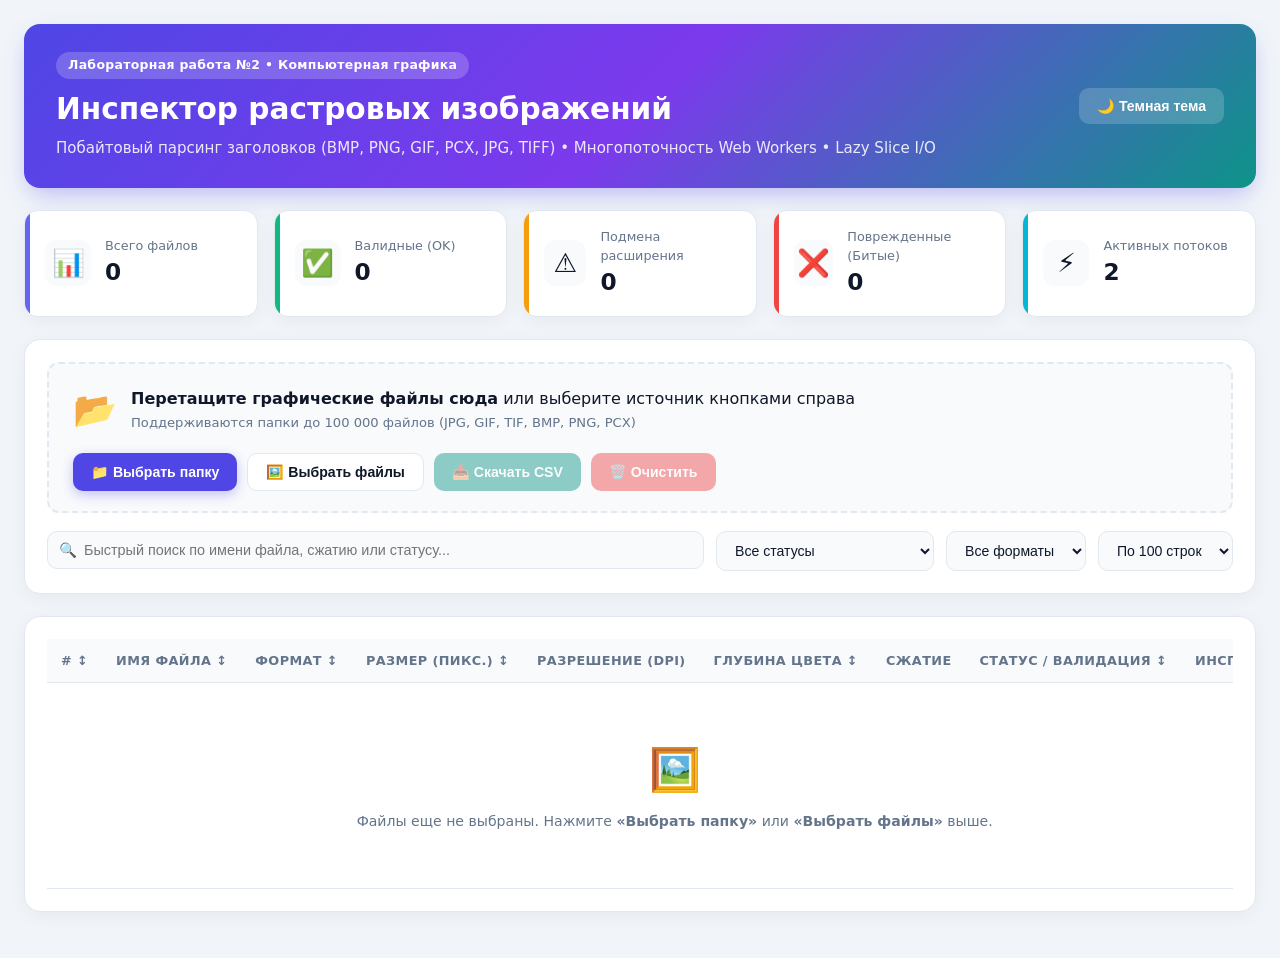
==== index.html @ 723c7acc "lab 2 final" ====
<!DOCTYPE html>
<html lang="ru" data-theme="light">
<head>
  <meta charset="UTF-8">
  <meta name="viewport" content="width=device-width, initial-scale=1.0">
  <title>Лабораторная работа №2 — Анализатор графических файлов</title>
  <link rel="stylesheet" href="style.css">
</head>
<body>
  <div class="app-wrapper">
    <header class="hero-header">
      <div class="hero-text">
        <div class="hero-badge">Лабораторная работа №2 • Компьютерная графика</div>
        <h1>Инспектор растровых изображений</h1>
        <p>Побайтовый парсинг заголовков (BMP, PNG, GIF, PCX, JPG, TIFF) • Многопоточность Web Workers • Lazy Slice I/O</p>
      </div>
      <div class="hero-actions">
        <button type="button" id="themeToggleBtn" class="btn btn-glass">🌙 Темная тема</button>
      </div>
    </header>

    <section class="stats-grid">
      <div class="stat-card stat-total">
        <div class="stat-icon">📊</div>
        <div class="stat-content">
          <span class="stat-label">Всего файлов</span>
          <strong class="stat-value" id="statTotal">0</strong>
        </div>
      </div>
      <div class="stat-card stat-ok">
        <div class="stat-icon">✅</div>
        <div class="stat-content">
          <span class="stat-label">Валидные (OK)</span>
          <strong class="stat-value" id="statOk">0</strong>
        </div>
      </div>
      <div class="stat-card stat-warn">
        <div class="stat-icon">⚠️</div>
        <div class="stat-content">
          <span class="stat-label">Подмена расширения</span>
          <strong class="stat-value" id="statMismatch">0</strong>
        </div>
      </div>
      <div class="stat-card stat-err">
        <div class="stat-icon">❌</div>
        <div class="stat-content">
          <span class="stat-label">Поврежденные (Битые)</span>
          <strong class="stat-value" id="statCorrupted">0</strong>
        </div>
      </div>
      <div class="stat-card stat-threads">
        <div class="stat-icon">⚡</div>
        <div class="stat-content">
          <span class="stat-label">Активных потоков</span>
          <strong class="stat-value" id="statThreads">0</strong>
        </div>
      </div>
    </section>

    <section class="controls-card">
      <div id="dropZone" class="drop-zone">
        <div class="drop-zone-content">
          <span class="drop-icon">📂</span>
          <div>
            <strong>Перетащите графические файлы сюда</strong> или выберите источник кнопками справа
            <p class="drop-hint">Поддерживаются папки до 100 000 файлов (JPG, GIF, TIF, BMP, PNG, PCX)</p>
          </div>
        </div>
        <div class="upload-buttons">
          <button type="button" id="selectFolderBtn" class="btn btn-primary">📁 Выбрать папку</button>
          <input type="file" id="folderInput" webkitdirectory directory multiple style="display:none;">
          
          <button type="button" id="selectFilesBtn" class="btn btn-secondary">🖼️ Выбрать файлы</button>
          <input type="file" id="fileInput" multiple accept=".jpg,.jpeg,.gif,.tif,.tiff,.bmp,.png,.pcx" style="display:none;">
          
          <button type="button" id="exportCsvBtn" class="btn btn-accent" disabled>📥 Скачать CSV</button>
          <button type="button" id="clearBtn" class="btn btn-danger" disabled>🗑️ Очистить</button>
        </div>
      </div>

      <div class="progress-wrapper" id="progressWrapper" style="display: none;">
        <div class="progress-info">
          <span id="progressText">Обработка: 0 / 0</span>
          <span id="speedText">0 файл/сек • Время: 0.00 с</span>
        </div>
        <div class="progress-bar-bg">
          <div class="progress-bar-fill" id="progressBar"></div>
        </div>
      </div>

      <div class="filters-row">
        <div class="search-box">
          <span class="search-icon">🔍</span>
          <input type="text" id="searchInput" placeholder="Быстрый поиск по имени файла, сжатию или статусу..." class="search-input">
        </div>
        <select id="statusFilter" class="select-input">
          <option value="all">Все статусы</option>
          <option value="ok">✅ Только валидные</option>
          <option value="corrupted">❌ Только поврежденные</option>
          <option value="mismatch">⚠️ Подмена расширения</option>
        </select>
        <select id="formatFilter" class="select-input">
          <option value="all">Все форматы</option>
          <option value="JPEG">JPEG</option>
          <option value="PNG">PNG</option>
          <option value="BMP">BMP</option>
          <option value="GIF">GIF</option>
          <option value="TIFF">TIFF</option>
          <option value="PCX">PCX</option>
        </select>
        <select id="pageSizeSelect" class="select-input">
          <option value="50">По 50 строк</option>
          <option value="100" selected>По 100 строк</option>
          <option value="250">По 250 строк</option>
          <option value="500">По 500 строк</option>
        </select>
      </div>
    </section>

    <section class="table-card">
      <div class="table-responsive">
        <table>
          <thead>
            <tr>
              <th class="sortable" data-sort="index"># ↕</th>
              <th class="sortable" data-sort="fileName">Имя файла ↕</th>
              <th class="sortable" data-sort="detectedFormat">Формат ↕</th>
              <th class="sortable" data-sort="pixels">Размер (пикс.) ↕</th>
              <th>Разрешение (DPI)</th>
              <th class="sortable" data-sort="bitDepthNum">Глубина цвета ↕</th>
              <th>Сжатие</th>
              <th class="sortable" data-sort="status">Статус / Валидация ↕</th>
              <th>Инспектор</th>
            </tr>
          </thead>
          <tbody id="tableBody">
            <tr>
              <td colspan="9" class="empty-state">
                <div class="empty-illustration">🖼️</div>
                <div>Файлы еще не выбраны. Нажмите <strong>«Выбрать папку»</strong> или <strong>«Выбрать файлы»</strong> выше.</div>
              </td>
            </tr>
          </tbody>
        </table>
      </div>

      <div class="pagination" id="paginationControls" style="display: none;">
        <button type="button" id="prevPageBtn" class="btn btn-sm">◀ Назад</button>
        <span id="pageInfo">Страница 1 из 1</span>
        <button type="button" id="nextPageBtn" class="btn btn-sm">Вперед ▶</button>
      </div>
    </section>
  </div>

  <div id="detailModal" class="modal-overlay" style="display: none;">
    <div class="modal-content">
      <div class="modal-header">
        <div>
          <h2 id="modalTitle">Детальный разбор файла</h2>
          <p id="modalSubtitle" class="modal-subtitle"></p>
        </div>
        <button type="button" id="closeModalBtn" class="close-btn">&times;</button>
      </div>
      <div class="modal-body" id="modalBody"></div>
    </div>
  </div>

  <script src="app.js"></script>
</body>
</html>
---- style.css ----
:root[data-theme="light"] {
  --bg: #f1f5f9;
  --card: #ffffff;
  --card-alt: #f8fafc;
  --text: #0f172a;
  --muted: #64748b;
  --border: #e2e8f0;
  --row-hover: #f1f5f9;
  --primary: #4f46e5;
  --primary-hover: #4338ca;
  --accent: #0d9488;
  --accent-hover: #0f766e;
  --danger: #ef4444;
  --danger-hover: #dc2626;
  --shadow: 0 4px 20px -2px rgba(15, 23, 42, 0.06);
}

:root[data-theme="dark"] {
  --bg: #0b1120;
  --card: #1e293b;
  --card-alt: #0f172a;
  --text: #f8fafc;
  --muted: #94a3b8;
  --border: #334155;
  --row-hover: #26354d;
  --primary: #6366f1;
  --primary-hover: #818cf8;
  --accent: #14b8a6;
  --accent-hover: #2dd4bf;
  --danger: #f87171;
  --danger-hover: #ef4444;
  --shadow: 0 4px 25px -2px rgba(0, 0, 0, 0.35);
}

* {
  box-sizing: border-box;
  margin: 0;
  padding: 0;
}

body {
  font-family: 'Inter', 'Segoe UI', system-ui, -apple-system, sans-serif;
  background-color: var(--bg);
  color: var(--text);
  line-height: 1.5;
  padding: 24px;
  transition: background-color 0.25s, color 0.25s;
}

.app-wrapper {
  max-width: 1480px;
  margin: 0 auto;
}

.hero-header {
  background: linear-gradient(135deg, #4f46e5 0%, #7c3aed 50%, #0d9488 100%);
  color: #ffffff;
  border-radius: 16px;
  padding: 28px 32px;
  display: flex;
  justify-content: space-between;
  align-items: center;
  gap: 20px;
  margin-bottom: 22px;
  box-shadow: 0 10px 25px -5px rgba(79, 70, 229, 0.35);
}

.hero-badge {
  display: inline-block;
  background: rgba(255, 255, 255, 0.2);
  backdrop-filter: blur(6px);
  padding: 4px 12px;
  border-radius: 999px;
  font-size: 0.78rem;
  font-weight: 600;
  margin-bottom: 8px;
  letter-spacing: 0.3px;
}

.hero-header h1 {
  font-size: 1.85rem;
  font-weight: 800;
  margin-bottom: 6px;
}

.hero-header p {
  color: rgba(255, 255, 255, 0.88);
  font-size: 0.94rem;
}

.btn-glass {
  background: rgba(255, 255, 255, 0.18);
  color: #ffffff;
  border: 1px solid rgba(255, 255, 255, 0.3);
  backdrop-filter: blur(8px);
}

.btn-glass:hover {
  background: rgba(255, 255, 255, 0.28);
}

.stats-grid {
  display: grid;
  grid-template-columns: repeat(auto-fit, minmax(210px, 1fr));
  gap: 16px;
  margin-bottom: 22px;
}

.stat-card {
  background: var(--card);
  border: 1px solid var(--border);
  border-radius: 14px;
  padding: 16px 20px;
  display: flex;
  align-items: center;
  gap: 14px;
  box-shadow: var(--shadow);
  position: relative;
  overflow: hidden;
}

.stat-card::before {
  content: "";
  position: absolute;
  left: 0;
  top: 0;
  bottom: 0;
  width: 5px;
}

.stat-total::before { background: #6366f1; }
.stat-ok::before { background: #10b981; }
.stat-warn::before { background: #f59e0b; }
.stat-err::before { background: #ef4444; }
.stat-threads::before { background: #06b6d4; }

.stat-icon {
  font-size: 1.65rem;
  width: 46px;
  height: 46px;
  display: flex;
  align-items: center;
  justify-content: center;
  background: var(--card-alt);
  border-radius: 12px;
}

.stat-label {
  display: block;
  font-size: 0.8rem;
  color: var(--muted);
  font-weight: 500;
}

.stat-value {
  font-size: 1.45rem;
  font-weight: 800;
}

.controls-card, .table-card {
  background: var(--card);
  border-radius: 16px;
  padding: 22px;
  box-shadow: var(--shadow);
  margin-bottom: 22px;
  border: 1px solid var(--border);
}

.drop-zone {
  border: 2px dashed var(--border);
  background: var(--card-alt);
  border-radius: 12px;
  padding: 20px 24px;
  display: flex;
  align-items: center;
  justify-content: space-between;
  flex-wrap: wrap;
  gap: 16px;
  margin-bottom: 18px;
  transition: border-color 0.2s, background 0.2s;
}

.drop-zone.dragover {
  border-color: var(--primary);
  background: rgba(99, 102, 241, 0.08);
}

.drop-zone-content {
  display: flex;
  align-items: center;
  gap: 14px;
}

.drop-icon {
  font-size: 2.2rem;
}

.drop-hint {
  font-size: 0.82rem;
  color: var(--muted);
  margin-top: 2px;
}

.upload-buttons {
  display: flex;
  gap: 10px;
  flex-wrap: wrap;
}

.btn {
  display: inline-flex;
  align-items: center;
  justify-content: center;
  gap: 6px;
  padding: 10px 18px;
  border-radius: 10px;
  font-weight: 600;
  font-size: 0.88rem;
  cursor: pointer;
  border: none;
  transition: all 0.18s ease;
}

.btn:disabled {
  opacity: 0.45;
  cursor: not-allowed;
}

.btn-primary {
  background: var(--primary);
  color: #ffffff;
  box-shadow: 0 4px 12px rgba(79, 70, 229, 0.3);
}

.btn-primary:hover:not(:disabled) {
  background: var(--primary-hover);
  transform: translateY(-1px);
}

.btn-secondary {
  background: var(--card);
  color: var(--text);
  border: 1px solid var(--border);
}

.btn-secondary:hover:not(:disabled) {
  border-color: var(--primary);
  color: var(--primary);
}

.btn-accent {
  background: var(--accent);
  color: #ffffff;
}

.btn-accent:hover:not(:disabled) {
  background: var(--accent-hover);
}

.btn-danger {
  background: var(--danger);
  color: #ffffff;
}

.btn-danger:hover:not(:disabled) {
  background: var(--danger-hover);
}

.btn-sm {
  padding: 6px 12px;
  font-size: 0.8rem;
  border-radius: 8px;
  background: var(--card-alt);
  color: var(--text);
  border: 1px solid var(--border);
}

.btn-sm:hover:not(:disabled) {
  border-color: var(--primary);
  color: var(--primary);
}

.filters-row {
  display: flex;
  gap: 12px;
  flex-wrap: wrap;
}

.search-box {
  flex: 1;
  min-width: 260px;
  position: relative;
}

.search-icon {
  position: absolute;
  left: 12px;
  top: 50%;
  transform: translateY(-50%);
  font-size: 0.9rem;
  pointer-events: none;
}

.search-input {
  width: 100%;
  padding: 10px 14px 10px 36px;
  border: 1px solid var(--border);
  border-radius: 10px;
  font-size: 0.9rem;
  background: var(--card-alt);
  color: var(--text);
  outline: none;
}

.search-input:focus, .select-input:focus {
  border-color: var(--primary);
}

.select-input {
  padding: 10px 14px;
  border: 1px solid var(--border);
  border-radius: 10px;
  font-size: 0.88rem;
  background: var(--card-alt);
  color: var(--text);
  cursor: pointer;
}

.progress-wrapper {
  margin: 0 0 18px 0;
  padding: 14px 16px;
  background: var(--card-alt);
  border-radius: 12px;
  border: 1px solid var(--border);
}

.progress-info {
  display: flex;
  justify-content: space-between;
  font-size: 0.85rem;
  font-weight: 600;
  margin-bottom: 8px;
}

.progress-bar-bg {
  width: 100%;
  height: 12px;
  background: var(--border);
  border-radius: 999px;
  overflow: hidden;
}

.progress-bar-fill {
  height: 100%;
  width: 0%;
  background: linear-gradient(90deg, #4f46e5, #06b6d4, #10b981);
  transition: width 0.12s linear;
}

.table-responsive {
  overflow-x: auto;
}

table {
  width: 100%;
  border-collapse: collapse;
  font-size: 0.88rem;
}

th, td {
  text-align: left;
  padding: 12px 14px;
  border-bottom: 1px solid var(--border);
  white-space: nowrap;
}

th {
  background: var(--card-alt);
  font-weight: 700;
  color: var(--muted);
  font-size: 0.8rem;
  text-transform: uppercase;
  letter-spacing: 0.4px;
  user-select: none;
}

th.sortable {
  cursor: pointer;
  transition: color 0.15s;
}

th.sortable:hover {
  color: var(--primary);
}

tbody tr {
  transition: background 0.12s;
}

tbody tr:hover {
  background: var(--row-hover);
}

.empty-state {
  text-align: center;
  padding: 56px 20px !important;
  color: var(--muted);
}

.empty-illustration {
  font-size: 2.6rem;
  margin-bottom: 10px;
}

.badge {
  display: inline-flex;
  align-items: center;
  gap: 5px;
  padding: 4px 10px;
  border-radius: 999px;
  font-size: 0.78rem;
  font-weight: 700;
}

.badge-ok { background: rgba(16, 185, 129, 0.15); color: #059669; }
.badge-warn { background: rgba(245, 158, 11, 0.18); color: #d97706; }
.badge-err { background: rgba(239, 68, 68, 0.16); color: #dc2626; }

:root[data-theme="dark"] .badge-ok { color: #34d399; }
:root[data-theme="dark"] .badge-warn { color: #fbbf24; }
:root[data-theme="dark"] .badge-err { color: #f87171; }

.fmt-badge {
  display: inline-block;
  padding: 3px 9px;
  border-radius: 6px;
  font-size: 0.76rem;
  font-weight: 800;
  letter-spacing: 0.4px;
}

.fmt-JPEG { background: rgba(249, 115, 22, 0.15); color: #ea580c; }
.fmt-PNG  { background: rgba(59, 130, 246, 0.15); color: #2563eb; }
.fmt-BMP  { background: rgba(168, 85, 247, 0.15); color: #9333ea; }
.fmt-GIF  { background: rgba(236, 72, 153, 0.15); color: #db2777; }
.fmt-TIFF { background: rgba(20, 184, 166, 0.15); color: #0d9488; }
.fmt-PCX  { background: rgba(234, 179, 8, 0.18);  color: #ca8a04; }
.fmt-UNKNOWN { background: rgba(148, 163, 184, 0.2); color: #64748b; }

:root[data-theme="dark"] .fmt-JPEG { color: #fb923c; }
:root[data-theme="dark"] .fmt-PNG  { color: #60a5fa; }
:root[data-theme="dark"] .fmt-BMP  { color: #c084fc; }
:root[data-theme="dark"] .fmt-GIF  { color: #f472b6; }
:root[data-theme="dark"] .fmt-TIFF { color: #2dd4bf; }
:root[data-theme="dark"] .fmt-PCX  { color: #facc15; }

.pagination {
  display: flex;
  align-items: center;
  justify-content: space-between;
  padding-top: 16px;
  font-size: 0.88rem;
  color: var(--muted);
}

.modal-overlay {
  position: fixed;
  inset: 0;
  background: rgba(15, 23, 42, 0.65);
  backdrop-filter: blur(4px);
  display: flex;
  align-items: center;
  justify-content: center;
  z-index: 1000;
  padding: 20px;
}

.modal-content {
  background: var(--card);
  color: var(--text);
  border: 1px solid var(--border);
  border-radius: 16px;
  max-width: 860px;
  width: 100%;
  max-height: 90vh;
  display: flex;
  flex-direction: column;
  box-shadow: 0 20px 40px rgba(0, 0, 0, 0.35);
}

.modal-header {
  display: flex;
  justify-content: space-between;
  align-items: flex-start;
  padding: 18px 24px;
  border-bottom: 1px solid var(--border);
}

.modal-header h2 {
  font-size: 1.2rem;
}

.modal-subtitle {
  font-size: 0.82rem;
  color: var(--muted);
  margin-top: 2px;
}

.close-btn {
  background: none;
  border: none;
  font-size: 1.8rem;
  line-height: 1;
  cursor: pointer;
  color: var(--muted);
}

.modal-body {
  padding: 22px 24px;
  overflow-y: auto;
  font-size: 0.9rem;
}

.preview-section {
  display: flex;
  gap: 18px;
  align-items: center;
  background: var(--card-alt);
  border: 1px solid var(--border);
  border-radius: 12px;
  padding: 14px;
  margin-bottom: 16px;
}

.preview-img-box {
  width: 120px;
  height: 120px;
  border-radius: 8px;
  background: repeating-conic-gradient(#cbd5e1 0% 25%, transparent 0% 50%) 50% / 16px 16px;
  display: flex;
  align-items: center;
  justify-content: center;
  overflow: hidden;
  flex-shrink: 0;
  border: 1px solid var(--border);
}

.preview-img-box img {
  max-width: 100%;
  max-height: 100%;
  object-fit: contain;
}

.hex-dump {
  font-family: 'Consolas', 'Courier New', monospace;
  font-size: 0.82rem;
  background: #0f172a;
  color: #38bdf8;
  padding: 8px 12px;
  border-radius: 8px;
  margin-top: 6px;
  word-break: break-all;
}

.detail-grid {
  display: grid;
  grid-template-columns: repeat(auto-fit, minmax(240px, 1fr));
  gap: 12px;
  margin-bottom: 16px;
}

.detail-box {
  background: var(--card-alt);
  padding: 12px 14px;
  border-radius: 10px;
  border: 1px solid var(--border);
}

.matrix-grid {
  display: grid;
  grid-template-columns: repeat(8, 1fr);
  gap: 4px;
  font-family: monospace;
  background: #0f172a;
  color: #38bdf8;
  padding: 12px;
  border-radius: 8px;
  margin-top: 8px;
  text-align: center;
}

.theory-block {
  margin-top: 16px;
  background: rgba(79, 70, 229, 0.08);
  border-left: 4px solid var(--primary);
  padding: 14px 16px;
  border-radius: 6px;
  font-size: 0.86rem;
}
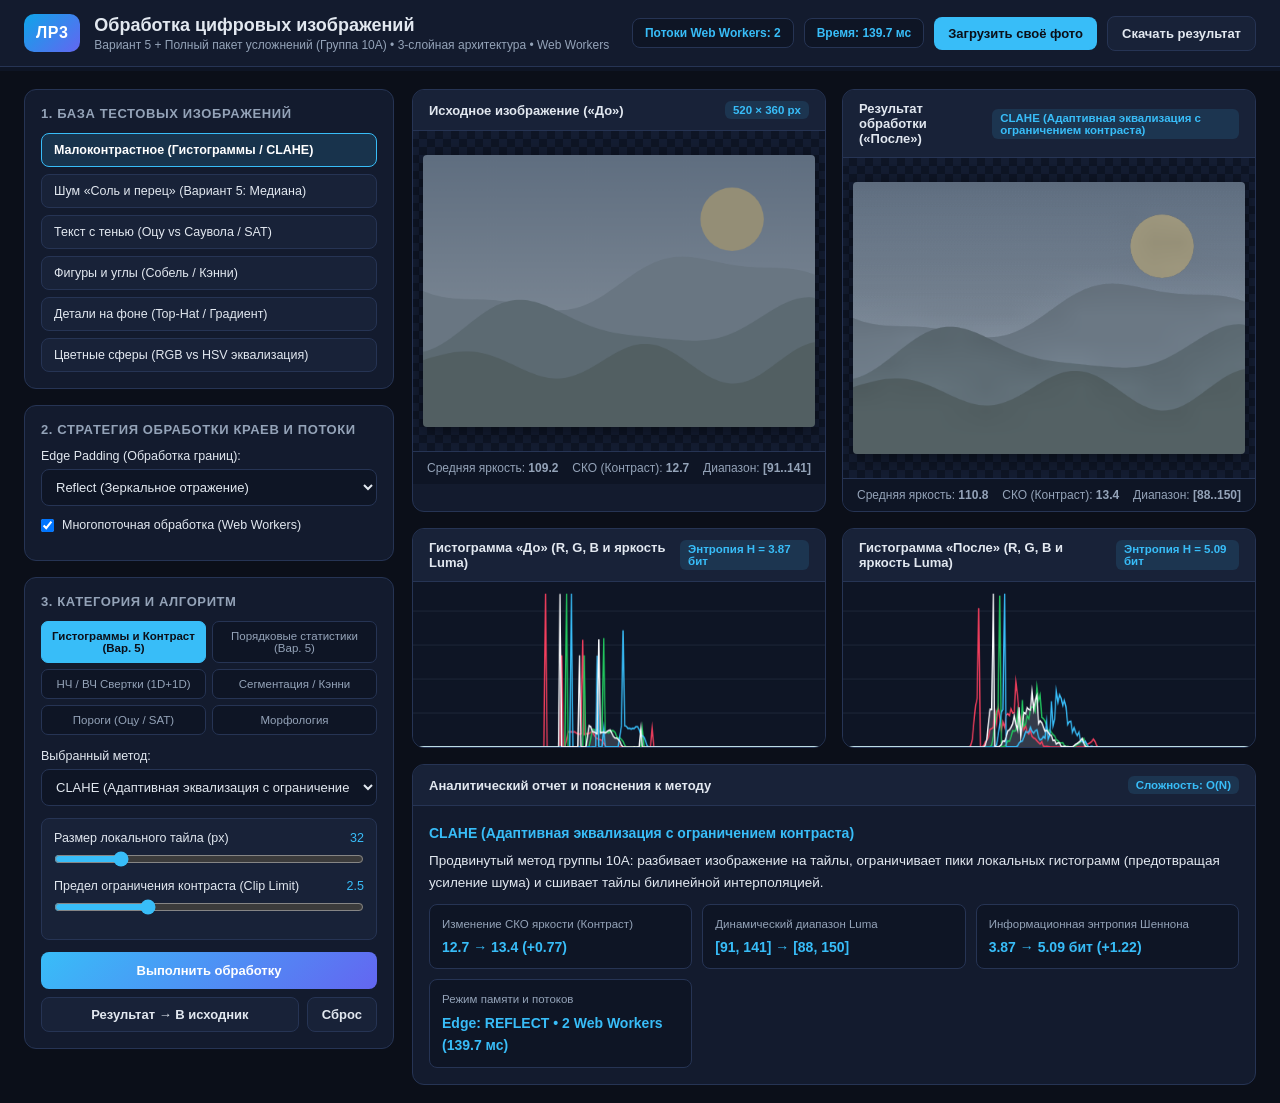
==== commit 6c6826cb: "LAB3" ====
--- a/index.html
+++ b/index.html
@@ -1,170 +1,145 @@
 <!DOCTYPE html>
-<html lang="ru" data-theme="light">
+<html lang="ru">
 <head>
   <meta charset="UTF-8">
   <meta name="viewport" content="width=device-width, initial-scale=1.0">
-  <title>Лабораторная работа №2 — Анализатор графических файлов</title>
+  <title>Лабораторная работа №3 — Обработка цифровых изображений</title>
   <link rel="stylesheet" href="style.css">
 </head>
 <body>
-  <div class="app-wrapper">
-    <header class="hero-header">
-      <div class="hero-text">
-        <div class="hero-badge">Лабораторная работа №2 • Компьютерная графика</div>
-        <h1>Инспектор растровых изображений</h1>
-        <p>Побайтовый парсинг заголовков (BMP, PNG, GIF, PCX, JPG, TIFF) • Многопоточность Web Workers • Lazy Slice I/O</p>
+  <header class="topbar">
+    <div class="brand">
+      <div class="brand-badge">ЛР3</div>
+      <div>
+        <h1>Обработка цифровых изображений</h1>
+        <p>Вариант 5 + Полный пакет усложнений (Группа 10А) • 3-слойная архитектура • Web Workers</p>
       </div>
-      <div class="hero-actions">
-        <button type="button" id="themeToggleBtn" class="btn btn-glass">🌙 Темная тема</button>
-      </div>
-    </header>
+    </div>
+    <div class="topbar-actions">
+      <div class="status-pill" id="threadInfo">Потоки: 4</div>
+      <div class="status-pill" id="perfInfo">Время: 0.0 мс</div>
+      <label class="btn btn-primary" for="fileInput">Загрузить своё фото</label>
+      <input type="file" id="fileInput" accept="image/*" hidden>
+      <button class="btn btn-secondary" id="downloadBtn">Скачать результат</button>
+    </div>
+  </header>
 
-    <section class="stats-grid">
-      <div class="stat-card stat-total">
-        <div class="stat-icon">📊</div>
-        <div class="stat-content">
-          <span class="stat-label">Всего файлов</span>
-          <strong class="stat-value" id="statTotal">0</strong>
+  <div class="progress-Wrap" id="progressWrap">
+    <div class="progress-bar" id="progressBar"></div>
+  </div>
+
+  <main class="workspace">
+    <aside class="sidebar">
+      <section class="panel">
+        <h2>1. База тестовых изображений</h2>
+        <div class="preset-grid" id="presetGrid">
+          <button class="preset-btn active" data-preset="lowContrast">Малоконтрастное (Гистограммы / CLAHE)</button>
+          <button class="preset-btn" data-preset="saltPepper">Шум «Соль и перец» (Вариант 5: Медиана)</button>
+          <button class="preset-btn" data-preset="unevenText">Текст с тенью (Оцу vs Саувола / SAT)</button>
+          <button class="preset-btn" data-preset="edgesShapes">Фигуры и углы (Собель / Кэнни)</button>
+          <button class="preset-btn" data-preset="morphology">Детали на фоне (Top-Hat / Градиент)</button>
+          <button class="preset-btn" data-preset="colorCast">Цветные сферы (RGB vs HSV эквализация)</button>
         </div>
-      </div>
-      <div class="stat-card stat-ok">
-        <div class="stat-icon">✅</div>
-        <div class="stat-content">
-          <span class="stat-label">Валидные (OK)</span>
-          <strong class="stat-value" id="statOk">0</strong>
+      </section>
+
+      <section class="panel">
+        <h2>2. Стратегия обработки краев и потоки</h2>
+        <div class="control-group">
+          <label for="paddingSelect">Edge Padding (Обработка границ):</label>
+          <select id="paddingSelect">
+            <option value="reflect">Reflect (Зеркальное отражение)</option>
+            <option value="clamp">Clamp (Дублирование граничных пикселей)</option>
+          </select>
         </div>
-      </div>
-      <div class="stat-card stat-warn">
-        <div class="stat-icon">⚠️</div>
-        <div class="stat-content">
-          <span class="stat-label">Подмена расширения</span>
-          <strong class="stat-value" id="statMismatch">0</strong>
+        <div class="control-group checkbox-row">
+          <label>
+            <input type="checkbox" id="useWorkersCheck" checked>
+            Многопоточная обработка (Web Workers)
+          </label>
         </div>
-      </div>
-      <div class="stat-card stat-err">
-        <div class="stat-icon">❌</div>
-        <div class="stat-content">
-          <span class="stat-label">Поврежденные (Битые)</span>
-          <strong class="stat-value" id="statCorrupted">0</strong>
+      </section>
+
+      <section class="panel">
+        <h2>3. Категория и алгоритм</h2>
+        <div class="tabs" id="categoryTabs">
+          <button class="tab-btn active" data-cat="hist">Гистограммы и Контраст (Вар. 5)</button>
+          <button class="tab-btn" data-cat="order">Порядковые статистики (Вар. 5)</button>
+          <button class="tab-btn" data-cat="conv">НЧ / ВЧ Свертки (1D+1D)</button>
+          <button class="tab-btn" data-cat="seg">Сегментация / Кэнни</button>
+          <button class="tab-btn" data-cat="thresh">Пороги (Оцу / SAT)</button>
+          <button class="tab-btn" data-cat="morph">Морфология</button>
         </div>
-      </div>
-      <div class="stat-card stat-threads">
-        <div class="stat-icon">⚡</div>
-        <div class="stat-content">
-          <span class="stat-label">Активных потоков</span>
-          <strong class="stat-value" id="statThreads">0</strong>
+
+        <div class="control-group">
+          <label for="methodSelect">Выбранный метод:</label>
+          <select id="methodSelect"></select>
         </div>
-      </div>
-    </section>
 
-    <section class="controls-card">
-      <div id="dropZone" class="drop-zone">
-        <div class="drop-zone-content">
-          <span class="drop-icon">📂</span>
-          <div>
-            <strong>Перетащите графические файлы сюда</strong> или выберите источник кнопками справа
-            <p class="drop-hint">Поддерживаются папки до 100 000 файлов (JPG, GIF, TIF, BMP, PNG, PCX)</p>
+        <div id="dynamicControls" class="dynamic-controls"></div>
+
+        <div class="action-row">
+          <button class="btn btn-accent full-width" id="applyBtn">Выполнить обработку</button>
+          <button class="btn btn-secondary" id="useResultAsSourceBtn" title="Скопировать результат в исходное изображение для цепочки фильтров">Результат → В исходник</button>
+          <button class="btn btn-secondary" id="resetBtn">Сброс</button>
+        </div>
+      </section>
+    </aside>
+
+    <section class="content-area">
+      <div class="canvases-grid">
+        <div class="canvas-card">
+          <div class="card-header">
+            <span>Исходное изображение («До»)</span>
+            <span class="meta-tag" id="srcMeta">0 × 0 px</span>
           </div>
+          <div class="canvas-viewport">
+            <canvas id="srcCanvas"></canvas>
+          </div>
+          <div class="stats-bar" id="srcStats"></div>
         </div>
-        <div class="upload-buttons">
-          <button type="button" id="selectFolderBtn" class="btn btn-primary">📁 Выбрать папку</button>
-          <input type="file" id="folderInput" webkitdirectory directory multiple style="display:none;">
-          
-          <button type="button" id="selectFilesBtn" class="btn btn-secondary">🖼️ Выбрать файлы</button>
-          <input type="file" id="fileInput" multiple accept=".jpg,.jpeg,.gif,.tif,.tiff,.bmp,.png,.pcx" style="display:none;">
-          
-          <button type="button" id="exportCsvBtn" class="btn btn-accent" disabled>📥 Скачать CSV</button>
-          <button type="button" id="clearBtn" class="btn btn-danger" disabled>🗑️ Очистить</button>
+
+        <div class="canvas-card">
+          <div class="card-header">
+            <span>Результат обработки («После»)</span>
+            <span class="meta-tag" id="dstMeta">Метод не применен</span>
+          </div>
+          <div class="canvas-viewport">
+            <canvas id="dstCanvas"></canvas>
+          </div>
+          <div class="stats-bar" id="dstStats"></div>
         </div>
       </div>
 
-      <div class="progress-wrapper" id="progressWrapper" style="display: none;">
-        <div class="progress-info">
-          <span id="progressText">Обработка: 0 / 0</span>
-          <span id="speedText">0 файл/сек • Время: 0.00 с</span>
+      <div class="histograms-grid">
+        <div class="canvas-card">
+          <div class="card-header">
+            <span>Гистограмма «До» (R, G, B и яркость Luma)</span>
+            <span class="meta-tag" id="srcEntropy">H = 0.00 бит</span>
+          </div>
+          <canvas id="srcHistCanvas" width="512" height="170" class="hist-canvas"></canvas>
         </div>
-        <div class="progress-bar-bg">
-          <div class="progress-bar-fill" id="progressBar"></div>
+
+        <div class="canvas-card">
+          <div class="card-header">
+            <span>Гистограмма «После» (R, G, B и яркость Luma)</span>
+            <span class="meta-tag" id="dstEntropy">H = 0.00 бит</span>
+          </div>
+          <canvas id="dstHistCanvas" width="512" height="170" class="hist-canvas"></canvas>
         </div>
       </div>
 
-      <div class="filters-row">
-        <div class="search-box">
-          <span class="search-icon">🔍</span>
-          <input type="text" id="searchInput" placeholder="Быстрый поиск по имени файла, сжатию или статусу..." class="search-input">
+      <div class="canvas-card report-card">
+        <div class="card-header">
+          <span>Аналитический отчет и пояснения к методу</span>
+          <span class="meta-tag" id="complexityTag">Сложность: O(N)</span>
         </div>
-        <select id="statusFilter" class="select-input">
-          <option value="all">Все статусы</option>
-          <option value="ok">✅ Только валидные</option>
-          <option value="corrupted">❌ Только поврежденные</option>
-          <option value="mismatch">⚠️ Подмена расширения</option>
-        </select>
-        <select id="formatFilter" class="select-input">
-          <option value="all">Все форматы</option>
-          <option value="JPEG">JPEG</option>
-          <option value="PNG">PNG</option>
-          <option value="BMP">BMP</option>
-          <option value="GIF">GIF</option>
-          <option value="TIFF">TIFF</option>
-          <option value="PCX">PCX</option>
-        </select>
-        <select id="pageSizeSelect" class="select-input">
-          <option value="50">По 50 строк</option>
-          <option value="100" selected>По 100 строк</option>
-          <option value="250">По 250 строк</option>
-          <option value="500">По 500 строк</option>
-        </select>
+        <div class="report-body" id="reportBody"></div>
       </div>
     </section>
+  </main>
 
-    <section class="table-card">
-      <div class="table-responsive">
-        <table>
-          <thead>
-            <tr>
-              <th class="sortable" data-sort="index"># ↕</th>
-              <th class="sortable" data-sort="fileName">Имя файла ↕</th>
-              <th class="sortable" data-sort="detectedFormat">Формат ↕</th>
-              <th class="sortable" data-sort="pixels">Размер (пикс.) ↕</th>
-              <th>Разрешение (DPI)</th>
-              <th class="sortable" data-sort="bitDepthNum">Глубина цвета ↕</th>
-              <th>Сжатие</th>
-              <th class="sortable" data-sort="status">Статус / Валидация ↕</th>
-              <th>Инспектор</th>
-            </tr>
-          </thead>
-          <tbody id="tableBody">
-            <tr>
-              <td colspan="9" class="empty-state">
-                <div class="empty-illustration">🖼️</div>
-                <div>Файлы еще не выбраны. Нажмите <strong>«Выбрать папку»</strong> или <strong>«Выбрать файлы»</strong> выше.</div>
-              </td>
-            </tr>
-          </tbody>
-        </table>
-      </div>
-
-      <div class="pagination" id="paginationControls" style="display: none;">
-        <button type="button" id="prevPageBtn" class="btn btn-sm">◀ Назад</button>
-        <span id="pageInfo">Страница 1 из 1</span>
-        <button type="button" id="nextPageBtn" class="btn btn-sm">Вперед ▶</button>
-      </div>
-    </section>
-  </div>
-
-  <div id="detailModal" class="modal-overlay" style="display: none;">
-    <div class="modal-content">
-      <div class="modal-header">
-        <div>
-          <h2 id="modalTitle">Детальный разбор файла</h2>
-          <p id="modalSubtitle" class="modal-subtitle"></p>
-        </div>
-        <button type="button" id="closeModalBtn" class="close-btn">&times;</button>
-      </div>
-      <div class="modal-body" id="modalBody"></div>
-    </div>
-  </div>
-
-  <script src="app.js"></script>
+  <script src="buffer.js"></script>
+  <script src="algorithms.js"></script>
+  <script src="ui.js"></script>
 </body>
 </html>
--- a/style.css
+++ b/style.css
@@ -1,35 +1,15 @@
-:root[data-theme="light"] {
-  --bg: #f1f5f9;
-  --card: #ffffff;
-  --card-alt: #f8fafc;
-  --text: #0f172a;
-  --muted: #64748b;
-  --border: #e2e8f0;
-  --row-hover: #f1f5f9;
-  --primary: #4f46e5;
-  --primary-hover: #4338ca;
-  --accent: #0d9488;
-  --accent-hover: #0f766e;
-  --danger: #ef4444;
-  --danger-hover: #dc2626;
-  --shadow: 0 4px 20px -2px rgba(15, 23, 42, 0.06);
-}
-
-:root[data-theme="dark"] {
-  --bg: #0b1120;
-  --card: #1e293b;
-  --card-alt: #0f172a;
-  --text: #f8fafc;
-  --muted: #94a3b8;
-  --border: #334155;
-  --row-hover: #26354d;
-  --primary: #6366f1;
-  --primary-hover: #818cf8;
-  --accent: #14b8a6;
-  --accent-hover: #2dd4bf;
-  --danger: #f87171;
-  --danger-hover: #ef4444;
-  --shadow: 0 4px 25px -2px rgba(0, 0, 0, 0.35);
+:root {
+  --bg-main: #0b0f19;
+  --bg-panel: #131b2e;
+  --bg-card: #182238;
+  --bg-input: #0e1525;
+  --border: #263454;
+  --text-main: #e2e8f0;
+  --text-muted: #94a3b8;
+  --accent: #38bdf8;
+  --accent-hover: #0ea5e9;
+  --success: #22c55e;
+  --warning: #f59e0b;
 }
 
 * {
@@ -39,561 +19,398 @@
 }
 
 body {
-  font-family: 'Inter', 'Segoe UI', system-ui, -apple-system, sans-serif;
-  background-color: var(--bg);
-  color: var(--text);
-  line-height: 1.5;
-  padding: 24px;
-  transition: background-color 0.25s, color 0.25s;
-}
-
-.app-wrapper {
-  max-width: 1480px;
-  margin: 0 auto;
-}
-
-.hero-header {
-  background: linear-gradient(135deg, #4f46e5 0%, #7c3aed 50%, #0d9488 100%);
-  color: #ffffff;
-  border-radius: 16px;
-  padding: 28px 32px;
+  font-family: -apple-system, BlinkMacSystemFont, "Segoe UI", Roboto, Inter, sans-serif;
+  background-color: var(--bg-main);
+  color: var(--text-main);
+  min-height: 100vh;
+  display: flex;
+  flex-direction: column;
+}
+
+.topbar {
   display: flex;
   justify-content: space-between;
   align-items: center;
-  gap: 20px;
-  margin-bottom: 22px;
-  box-shadow: 0 10px 25px -5px rgba(79, 70, 229, 0.35);
-}
-
-.hero-badge {
-  display: inline-block;
-  background: rgba(255, 255, 255, 0.2);
-  backdrop-filter: blur(6px);
-  padding: 4px 12px;
-  border-radius: 999px;
-  font-size: 0.78rem;
+  padding: 14px 24px;
+  background: var(--bg-panel);
+  border-bottom: 1px solid var(--border);
+  gap: 16px;
+  flex-wrap: wrap;
+}
+
+.brand {
+  display: flex;
+  align-items: center;
+  gap: 14px;
+}
+
+.brand-badge {
+  background: linear-gradient(135deg, #0ea5e9, #6366f1);
+  color: #fff;
+  font-weight: 800;
+  font-size: 16px;
+  padding: 10px 12px;
+  border-radius: 10px;
+  letter-spacing: 0.5px;
+}
+
+.brand h1 {
+  font-size: 18px;
+  font-weight: 700;
+}
+
+.brand p {
+  font-size: 12px;
+  color: var(--text-muted);
+  margin-top: 2px;
+}
+
+.topbar-actions {
+  display: flex;
+  align-items: center;
+  gap: 10px;
+  flex-wrap: wrap;
+}
+
+.status-pill {
+  background: var(--bg-input);
+  border: 1px solid var(--border);
+  padding: 7px 12px;
+  border-radius: 8px;
+  font-size: 12px;
+  color: var(--accent);
   font-weight: 600;
-  margin-bottom: 8px;
-  letter-spacing: 0.3px;
-}
-
-.hero-header h1 {
-  font-size: 1.85rem;
-  font-weight: 800;
-  margin-bottom: 6px;
-}
-
-.hero-header p {
-  color: rgba(255, 255, 255, 0.88);
-  font-size: 0.94rem;
-}
-
-.btn-glass {
-  background: rgba(255, 255, 255, 0.18);
-  color: #ffffff;
-  border: 1px solid rgba(255, 255, 255, 0.3);
-  backdrop-filter: blur(8px);
-}
-
-.btn-glass:hover {
-  background: rgba(255, 255, 255, 0.28);
-}
-
-.stats-grid {
-  display: grid;
-  grid-template-columns: repeat(auto-fit, minmax(210px, 1fr));
+}
+
+.progress-Wrap {
+  height: 4px;
+  width: 100%;
+  background: var(--bg-input);
+  overflow: hidden;
+}
+
+.progress-bar {
+  height: 100%;
+  width: 0%;
+  background: linear-gradient(90deg, #38bdf8, #818cf8);
+  transition: width 0.15s ease;
+}
+
+.workspace {
+  display: grid;
+  grid-template-columns: 370px 1fr;
+  gap: 18px;
+  padding: 18px 24px;
+  flex: 1;
+}
+
+.sidebar {
+  display: flex;
+  flex-direction: column;
   gap: 16px;
-  margin-bottom: 22px;
-}
-
-.stat-card {
-  background: var(--card);
-  border: 1px solid var(--border);
-  border-radius: 14px;
-  padding: 16px 20px;
-  display: flex;
-  align-items: center;
-  gap: 14px;
-  box-shadow: var(--shadow);
-  position: relative;
+}
+
+.panel {
+  background: var(--bg-panel);
+  border: 1px solid var(--border);
+  border-radius: 12px;
+  padding: 16px;
+}
+
+.panel h2 {
+  font-size: 13px;
+  text-transform: uppercase;
+  letter-spacing: 0.6px;
+  color: var(--text-muted);
+  margin-bottom: 12px;
+}
+
+.preset-grid {
+  display: grid;
+  grid-template-columns: 1fr;
+  gap: 7px;
+}
+
+.preset-btn {
+  background: var(--bg-card);
+  color: var(--text-main);
+  border: 1px solid var(--border);
+  border-radius: 8px;
+  padding: 9px 12px;
+  font-size: 12.5px;
+  text-align: left;
+  cursor: pointer;
+  transition: all 0.15s;
+}
+
+.preset-btn:hover {
+  border-color: var(--accent);
+}
+
+.preset-btn.active {
+  background: rgba(56, 189, 248, 0.15);
+  border-color: var(--accent);
+  color: #fff;
+  font-weight: 600;
+}
+
+.tabs {
+  display: grid;
+  grid-template-columns: 1fr 1fr;
+  gap: 6px;
+  margin-bottom: 14px;
+}
+
+.tab-btn {
+  background: var(--bg-input);
+  color: var(--text-muted);
+  border: 1px solid var(--border);
+  border-radius: 7px;
+  padding: 8px 8px;
+  font-size: 11.5px;
+  cursor: pointer;
+  transition: all 0.15s;
+}
+
+.tab-btn:hover {
+  color: var(--text-main);
+}
+
+.tab-btn.active {
+  background: var(--accent);
+  color: #0b0f19;
+  border-color: var(--accent);
+  font-weight: 700;
+}
+
+.control-group {
+  display: flex;
+  flex-direction: column;
+  gap: 6px;
+  margin-bottom: 12px;
+}
+
+.control-group label {
+  font-size: 12.5px;
+  color: var(--text-main);
+  display: flex;
+  justify-content: space-between;
+  align-items: center;
+}
+
+.checkbox-row label {
+  justify-content: flex-start;
+  gap: 8px;
+  cursor: pointer;
+}
+
+select, input[type="number"] {
+  background: var(--bg-input);
+  color: var(--text-main);
+  border: 1px solid var(--border);
+  border-radius: 8px;
+  padding: 9px 10px;
+  font-size: 13px;
+  outline: none;
+}
+
+select:focus, input[type="number"]:focus {
+  border-color: var(--accent);
+}
+
+input[type="range"] {
+  width: 100%;
+  accent-color: var(--accent);
+  cursor: pointer;
+}
+
+.dynamic-controls {
+  background: var(--bg-card);
+  border: 1px solid var(--border);
+  border-radius: 8px;
+  padding: 12px;
+  margin-bottom: 12px;
+}
+
+.action-row {
+  display: grid;
+  grid-template-columns: 1fr auto;
+  gap: 8px;
+}
+
+.action-row .full-width {
+  grid-column: 1 / -1;
+}
+
+.btn {
+  border: none;
+  border-radius: 8px;
+  padding: 9px 14px;
+  font-size: 13px;
+  font-weight: 600;
+  cursor: pointer;
+  transition: all 0.15s;
+  display: inline-flex;
+  align-items: center;
+  justify-content: center;
+}
+
+.btn-primary {
+  background: var(--accent);
+  color: #0b0f19;
+}
+
+.btn-primary:hover {
+  background: var(--accent-hover);
+}
+
+.btn-accent {
+  background: linear-gradient(135deg, #38bdf8, #6366f1);
+  color: #fff;
+  padding: 11px 16px;
+}
+
+.btn-accent:hover {
+  filter: brightness(1.1);
+}
+
+.btn-secondary {
+  background: var(--bg-card);
+  color: var(--text-main);
+  border: 1px solid var(--border);
+}
+
+.btn-secondary:hover {
+  border-color: var(--accent);
+}
+
+.content-area {
+  display: flex;
+  flex-direction: column;
+  gap: 16px;
+}
+
+.canvases-grid, .histograms-grid {
+  display: grid;
+  grid-template-columns: 1fr 1fr;
+  gap: 16px;
+}
+
+.canvas-card {
+  background: var(--bg-panel);
+  border: 1px solid var(--border);
+  border-radius: 12px;
   overflow: hidden;
-}
-
-.stat-card::before {
-  content: "";
-  position: absolute;
-  left: 0;
-  top: 0;
-  bottom: 0;
-  width: 5px;
-}
-
-.stat-total::before { background: #6366f1; }
-.stat-ok::before { background: #10b981; }
-.stat-warn::before { background: #f59e0b; }
-.stat-err::before { background: #ef4444; }
-.stat-threads::before { background: #06b6d4; }
-
-.stat-icon {
-  font-size: 1.65rem;
-  width: 46px;
-  height: 46px;
+  display: flex;
+  flex-direction: column;
+}
+
+.card-header {
+  display: flex;
+  justify-content: space-between;
+  align-items: center;
+  padding: 11px 16px;
+  background: var(--bg-card);
+  border-bottom: 1px solid var(--border);
+  font-size: 13px;
+  font-weight: 600;
+}
+
+.meta-tag {
+  font-size: 11.5px;
+  color: var(--accent);
+  background: rgba(56, 189, 248, 0.12);
+  padding: 3px 8px;
+  border-radius: 6px;
+}
+
+.canvas-viewport {
   display: flex;
   align-items: center;
   justify-content: center;
-  background: var(--card-alt);
-  border-radius: 12px;
-}
-
-.stat-label {
-  display: block;
-  font-size: 0.8rem;
-  color: var(--muted);
-  font-weight: 500;
-}
-
-.stat-value {
-  font-size: 1.45rem;
-  font-weight: 800;
-}
-
-.controls-card, .table-card {
-  background: var(--card);
-  border-radius: 16px;
-  padding: 22px;
-  box-shadow: var(--shadow);
-  margin-bottom: 22px;
-  border: 1px solid var(--border);
-}
-
-.drop-zone {
-  border: 2px dashed var(--border);
-  background: var(--card-alt);
-  border-radius: 12px;
-  padding: 20px 24px;
-  display: flex;
-  align-items: center;
+  background: repeating-conic-gradient(#0e1525 0% 25%, #141d32 0% 50%) 50% / 16px 16px;
+  min-height: 320px;
+  max-height: 430px;
+  padding: 10px;
+  overflow: hidden;
+}
+
+.canvas-viewport canvas {
+  max-width: 100%;
+  max-height: 400px;
+  object-fit: contain;
+  border-radius: 4px;
+  box-shadow: 0 4px 20px rgba(0, 0, 0, 0.45);
+}
+
+.stats-bar {
+  display: flex;
   justify-content: space-between;
   flex-wrap: wrap;
-  gap: 16px;
-  margin-bottom: 18px;
-  transition: border-color 0.2s, background 0.2s;
-}
-
-.drop-zone.dragover {
-  border-color: var(--primary);
-  background: rgba(99, 102, 241, 0.08);
-}
-
-.drop-zone-content {
-  display: flex;
-  align-items: center;
-  gap: 14px;
-}
-
-.drop-icon {
-  font-size: 2.2rem;
-}
-
-.drop-hint {
-  font-size: 0.82rem;
-  color: var(--muted);
-  margin-top: 2px;
-}
-
-.upload-buttons {
-  display: flex;
+  gap: 8px;
+  padding: 9px 14px;
+  font-size: 12px;
+  color: var(--text-muted);
+  border-top: 1px solid var(--border);
+  background: var(--bg-input);
+}
+
+.hist-canvas {
+  width: 100%;
+  height: 165px;
+  background: var(--bg-input);
+  display: block;
+}
+
+.report-body {
+  padding: 16px;
+  font-size: 13.5px;
+  line-height: 1.6;
+  color: var(--text-main);
+}
+
+.report-body h3 {
+  font-size: 14px;
+  color: var(--accent);
+  margin-bottom: 6px;
+}
+
+.report-body ul {
+  margin-left: 18px;
+  margin-top: 6px;
+}
+
+.report-grid {
+  display: grid;
+  grid-template-columns: repeat(auto-fit, minmax(210px, 1fr));
   gap: 10px;
-  flex-wrap: wrap;
-}
-
-.btn {
-  display: inline-flex;
-  align-items: center;
-  justify-content: center;
-  gap: 6px;
-  padding: 10px 18px;
-  border-radius: 10px;
-  font-weight: 600;
-  font-size: 0.88rem;
-  cursor: pointer;
-  border: none;
-  transition: all 0.18s ease;
-}
-
-.btn:disabled {
-  opacity: 0.45;
-  cursor: not-allowed;
-}
-
-.btn-primary {
-  background: var(--primary);
-  color: #ffffff;
-  box-shadow: 0 4px 12px rgba(79, 70, 229, 0.3);
-}
-
-.btn-primary:hover:not(:disabled) {
-  background: var(--primary-hover);
-  transform: translateY(-1px);
-}
-
-.btn-secondary {
-  background: var(--card);
-  color: var(--text);
-  border: 1px solid var(--border);
-}
-
-.btn-secondary:hover:not(:disabled) {
-  border-color: var(--primary);
-  color: var(--primary);
-}
-
-.btn-accent {
-  background: var(--accent);
-  color: #ffffff;
-}
-
-.btn-accent:hover:not(:disabled) {
-  background: var(--accent-hover);
-}
-
-.btn-danger {
-  background: var(--danger);
-  color: #ffffff;
-}
-
-.btn-danger:hover:not(:disabled) {
-  background: var(--danger-hover);
-}
-
-.btn-sm {
-  padding: 6px 12px;
-  font-size: 0.8rem;
-  border-radius: 8px;
-  background: var(--card-alt);
-  color: var(--text);
-  border: 1px solid var(--border);
-}
-
-.btn-sm:hover:not(:disabled) {
-  border-color: var(--primary);
-  color: var(--primary);
-}
-
-.filters-row {
-  display: flex;
-  gap: 12px;
-  flex-wrap: wrap;
-}
-
-.search-box {
-  flex: 1;
-  min-width: 260px;
-  position: relative;
-}
-
-.search-icon {
-  position: absolute;
-  left: 12px;
-  top: 50%;
-  transform: translateY(-50%);
-  font-size: 0.9rem;
-  pointer-events: none;
-}
-
-.search-input {
-  width: 100%;
-  padding: 10px 14px 10px 36px;
-  border: 1px solid var(--border);
-  border-radius: 10px;
-  font-size: 0.9rem;
-  background: var(--card-alt);
-  color: var(--text);
-  outline: none;
-}
-
-.search-input:focus, .select-input:focus {
-  border-color: var(--primary);
-}
-
-.select-input {
-  padding: 10px 14px;
-  border: 1px solid var(--border);
-  border-radius: 10px;
-  font-size: 0.88rem;
-  background: var(--card-alt);
-  color: var(--text);
-  cursor: pointer;
-}
-
-.progress-wrapper {
-  margin: 0 0 18px 0;
-  padding: 14px 16px;
-  background: var(--card-alt);
-  border-radius: 12px;
-  border: 1px solid var(--border);
-}
-
-.progress-info {
-  display: flex;
-  justify-content: space-between;
-  font-size: 0.85rem;
-  font-weight: 600;
-  margin-bottom: 8px;
-}
-
-.progress-bar-bg {
-  width: 100%;
-  height: 12px;
-  background: var(--border);
-  border-radius: 999px;
-  overflow: hidden;
-}
-
-.progress-bar-fill {
-  height: 100%;
-  width: 0%;
-  background: linear-gradient(90deg, #4f46e5, #06b6d4, #10b981);
-  transition: width 0.12s linear;
-}
-
-.table-responsive {
-  overflow-x: auto;
-}
-
-table {
-  width: 100%;
-  border-collapse: collapse;
-  font-size: 0.88rem;
-}
-
-th, td {
-  text-align: left;
-  padding: 12px 14px;
-  border-bottom: 1px solid var(--border);
-  white-space: nowrap;
-}
-
-th {
-  background: var(--card-alt);
+  margin-top: 10px;
+}
+
+.metric-box {
+  background: var(--bg-input);
+  border: 1px solid var(--border);
+  border-radius: 8px;
+  padding: 10px 12px;
+}
+
+.metric-box .label {
+  font-size: 11.5px;
+  color: var(--text-muted);
+}
+
+.metric-box .val {
+  font-size: 14px;
   font-weight: 700;
-  color: var(--muted);
-  font-size: 0.8rem;
-  text-transform: uppercase;
-  letter-spacing: 0.4px;
-  user-select: none;
-}
-
-th.sortable {
-  cursor: pointer;
-  transition: color 0.15s;
-}
-
-th.sortable:hover {
-  color: var(--primary);
-}
-
-tbody tr {
-  transition: background 0.12s;
-}
-
-tbody tr:hover {
-  background: var(--row-hover);
-}
-
-.empty-state {
-  text-align: center;
-  padding: 56px 20px !important;
-  color: var(--muted);
-}
-
-.empty-illustration {
-  font-size: 2.6rem;
-  margin-bottom: 10px;
-}
-
-.badge {
-  display: inline-flex;
-  align-items: center;
-  gap: 5px;
-  padding: 4px 10px;
-  border-radius: 999px;
-  font-size: 0.78rem;
-  font-weight: 700;
-}
-
-.badge-ok { background: rgba(16, 185, 129, 0.15); color: #059669; }
-.badge-warn { background: rgba(245, 158, 11, 0.18); color: #d97706; }
-.badge-err { background: rgba(239, 68, 68, 0.16); color: #dc2626; }
-
-:root[data-theme="dark"] .badge-ok { color: #34d399; }
-:root[data-theme="dark"] .badge-warn { color: #fbbf24; }
-:root[data-theme="dark"] .badge-err { color: #f87171; }
-
-.fmt-badge {
-  display: inline-block;
-  padding: 3px 9px;
-  border-radius: 6px;
-  font-size: 0.76rem;
-  font-weight: 800;
-  letter-spacing: 0.4px;
-}
-
-.fmt-JPEG { background: rgba(249, 115, 22, 0.15); color: #ea580c; }
-.fmt-PNG  { background: rgba(59, 130, 246, 0.15); color: #2563eb; }
-.fmt-BMP  { background: rgba(168, 85, 247, 0.15); color: #9333ea; }
-.fmt-GIF  { background: rgba(236, 72, 153, 0.15); color: #db2777; }
-.fmt-TIFF { background: rgba(20, 184, 166, 0.15); color: #0d9488; }
-.fmt-PCX  { background: rgba(234, 179, 8, 0.18);  color: #ca8a04; }
-.fmt-UNKNOWN { background: rgba(148, 163, 184, 0.2); color: #64748b; }
-
-:root[data-theme="dark"] .fmt-JPEG { color: #fb923c; }
-:root[data-theme="dark"] .fmt-PNG  { color: #60a5fa; }
-:root[data-theme="dark"] .fmt-BMP  { color: #c084fc; }
-:root[data-theme="dark"] .fmt-GIF  { color: #f472b6; }
-:root[data-theme="dark"] .fmt-TIFF { color: #2dd4bf; }
-:root[data-theme="dark"] .fmt-PCX  { color: #facc15; }
-
-.pagination {
-  display: flex;
-  align-items: center;
-  justify-content: space-between;
-  padding-top: 16px;
-  font-size: 0.88rem;
-  color: var(--muted);
-}
-
-.modal-overlay {
-  position: fixed;
-  inset: 0;
-  background: rgba(15, 23, 42, 0.65);
-  backdrop-filter: blur(4px);
-  display: flex;
-  align-items: center;
-  justify-content: center;
-  z-index: 1000;
-  padding: 20px;
-}
-
-.modal-content {
-  background: var(--card);
-  color: var(--text);
-  border: 1px solid var(--border);
-  border-radius: 16px;
-  max-width: 860px;
-  width: 100%;
-  max-height: 90vh;
-  display: flex;
-  flex-direction: column;
-  box-shadow: 0 20px 40px rgba(0, 0, 0, 0.35);
-}
-
-.modal-header {
-  display: flex;
-  justify-content: space-between;
-  align-items: flex-start;
-  padding: 18px 24px;
-  border-bottom: 1px solid var(--border);
-}
-
-.modal-header h2 {
-  font-size: 1.2rem;
-}
-
-.modal-subtitle {
-  font-size: 0.82rem;
-  color: var(--muted);
-  margin-top: 2px;
-}
-
-.close-btn {
-  background: none;
-  border: none;
-  font-size: 1.8rem;
-  line-height: 1;
-  cursor: pointer;
-  color: var(--muted);
-}
-
-.modal-body {
-  padding: 22px 24px;
-  overflow-y: auto;
-  font-size: 0.9rem;
-}
-
-.preview-section {
-  display: flex;
-  gap: 18px;
-  align-items: center;
-  background: var(--card-alt);
-  border: 1px solid var(--border);
-  border-radius: 12px;
-  padding: 14px;
-  margin-bottom: 16px;
-}
-
-.preview-img-box {
-  width: 120px;
-  height: 120px;
-  border-radius: 8px;
-  background: repeating-conic-gradient(#cbd5e1 0% 25%, transparent 0% 50%) 50% / 16px 16px;
-  display: flex;
-  align-items: center;
-  justify-content: center;
-  overflow: hidden;
-  flex-shrink: 0;
-  border: 1px solid var(--border);
-}
-
-.preview-img-box img {
-  max-width: 100%;
-  max-height: 100%;
-  object-fit: contain;
-}
-
-.hex-dump {
-  font-family: 'Consolas', 'Courier New', monospace;
-  font-size: 0.82rem;
-  background: #0f172a;
-  color: #38bdf8;
-  padding: 8px 12px;
-  border-radius: 8px;
-  margin-top: 6px;
-  word-break: break-all;
-}
-
-.detail-grid {
-  display: grid;
-  grid-template-columns: repeat(auto-fit, minmax(240px, 1fr));
-  gap: 12px;
-  margin-bottom: 16px;
-}
-
-.detail-box {
-  background: var(--card-alt);
-  padding: 12px 14px;
-  border-radius: 10px;
-  border: 1px solid var(--border);
-}
-
-.matrix-grid {
-  display: grid;
-  grid-template-columns: repeat(8, 1fr);
-  gap: 4px;
-  font-family: monospace;
-  background: #0f172a;
-  color: #38bdf8;
-  padding: 12px;
-  border-radius: 8px;
-  margin-top: 8px;
-  text-align: center;
-}
-
-.theory-block {
-  margin-top: 16px;
-  background: rgba(79, 70, 229, 0.08);
-  border-left: 4px solid var(--primary);
-  padding: 14px 16px;
-  border-radius: 6px;
-  font-size: 0.86rem;
+  color: var(--accent);
+  margin-top: 3px;
+}
+
+@media (max-width: 1100px) {
+  .workspace {
+    grid-template-columns: 1fr;
+  }
+  .canvases-grid, .histograms-grid {
+    grid-template-columns: 1fr;
+  }
 }
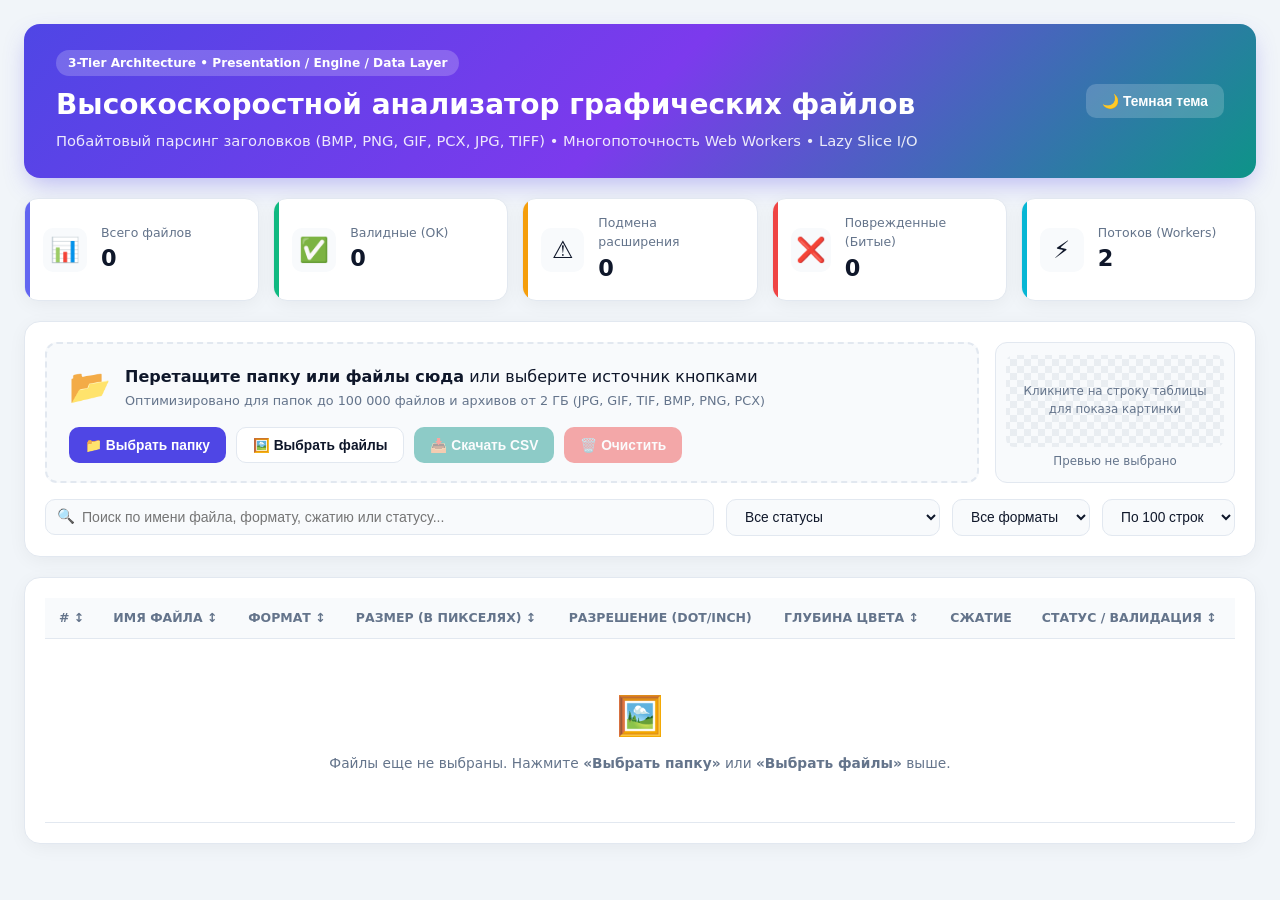
==== commit a9e81113: "lab2" ====
--- a/index.html
+++ b/index.html
@@ -1,145 +1,167 @@
 <!DOCTYPE html>
-<html lang="ru">
+<html lang="ru" data-theme="light">
 <head>
   <meta charset="UTF-8">
   <meta name="viewport" content="width=device-width, initial-scale=1.0">
-  <title>Лабораторная работа №3 — Обработка цифровых изображений</title>
+  <title>Лабораторная работа №2 — Анализатор графических файлов</title>
   <link rel="stylesheet" href="style.css">
 </head>
 <body>
-  <header class="topbar">
-    <div class="brand">
-      <div class="brand-badge">ЛР3</div>
-      <div>
-        <h1>Обработка цифровых изображений</h1>
-        <p>Вариант 5 + Полный пакет усложнений (Группа 10А) • 3-слойная архитектура • Web Workers</p>
+  <div class="app-wrapper">
+    <header class="hero-header">
+      <div class="hero-text">
+        <div class="hero-badge">3-Tier Architecture • Presentation / Engine / Data Layer</div>
+        <h1>Высокоскоростной анализатор графических файлов</h1>
+        <p>Побайтовый парсинг заголовков (BMP, PNG, GIF, PCX, JPG, TIFF) • Многопоточность Web Workers • Lazy Slice I/O</p>
       </div>
-    </div>
-    <div class="topbar-actions">
-      <div class="status-pill" id="threadInfo">Потоки: 4</div>
-      <div class="status-pill" id="perfInfo">Время: 0.0 мс</div>
-      <label class="btn btn-primary" for="fileInput">Загрузить своё фото</label>
-      <input type="file" id="fileInput" accept="image/*" hidden>
-      <button class="btn btn-secondary" id="downloadBtn">Скачать результат</button>
-    </div>
-  </header>
+      <div class="hero-actions">
+        <button type="button" id="themeToggleBtn" class="btn btn-glass">🌙 Темная тема</button>
+      </div>
+    </header>
 
-  <div class="progress-Wrap" id="progressWrap">
-    <div class="progress-bar" id="progressBar"></div>
-  </div>
+    <section class="stats-grid">
+      <div class="stat-card stat-total">
+        <div class="stat-icon">📊</div>
+        <div class="stat-content">
+          <span class="stat-label">Всего файлов</span>
+          <strong class="stat-value" id="statTotal">0</strong>
+        </div>
+      </div>
+      <div class="stat-card stat-ok">
+        <div class="stat-icon">✅</div>
+        <div class="stat-content">
+          <span class="stat-label">Валидные (OK)</span>
+          <strong class="stat-value" id="statOk">0</strong>
+        </div>
+      </div>
+      <div class="stat-card stat-warn">
+        <div class="stat-icon">⚠️</div>
+        <div class="stat-content">
+          <span class="stat-label">Подмена расширения</span>
+          <strong class="stat-value" id="statMismatch">0</strong>
+        </div>
+      </div>
+      <div class="stat-card stat-err">
+        <div class="stat-icon">❌</div>
+        <div class="stat-content">
+          <span class="stat-label">Поврежденные (Битые)</span>
+          <strong class="stat-value" id="statCorrupted">0</strong>
+        </div>
+      </div>
+      <div class="stat-card stat-threads">
+        <div class="stat-icon">⚡</div>
+        <div class="stat-content">
+          <span class="stat-label">Потоков (Workers)</span>
+          <strong class="stat-value" id="statThreads">0</strong>
+        </div>
+      </div>
+    </section>
 
-  <main class="workspace">
-    <aside class="sidebar">
-      <section class="panel">
-        <h2>1. База тестовых изображений</h2>
-        <div class="preset-grid" id="presetGrid">
-          <button class="preset-btn active" data-preset="lowContrast">Малоконтрастное (Гистограммы / CLAHE)</button>
-          <button class="preset-btn" data-preset="saltPepper">Шум «Соль и перец» (Вариант 5: Медиана)</button>
-          <button class="preset-btn" data-preset="unevenText">Текст с тенью (Оцу vs Саувола / SAT)</button>
-          <button class="preset-btn" data-preset="edgesShapes">Фигуры и углы (Собель / Кэнни)</button>
-          <button class="preset-btn" data-preset="morphology">Детали на фоне (Top-Hat / Градиент)</button>
-          <button class="preset-btn" data-preset="colorCast">Цветные сферы (RGB vs HSV эквализация)</button>
-        </div>
-      </section>
-
-      <section class="panel">
-        <h2>2. Стратегия обработки краев и потоки</h2>
-        <div class="control-group">
-          <label for="paddingSelect">Edge Padding (Обработка границ):</label>
-          <select id="paddingSelect">
-            <option value="reflect">Reflect (Зеркальное отражение)</option>
-            <option value="clamp">Clamp (Дублирование граничных пикселей)</option>
-          </select>
-        </div>
-        <div class="control-group checkbox-row">
-          <label>
-            <input type="checkbox" id="useWorkersCheck" checked>
-            Многопоточная обработка (Web Workers)
-          </label>
-        </div>
-      </section>
-
-      <section class="panel">
-        <h2>3. Категория и алгоритм</h2>
-        <div class="tabs" id="categoryTabs">
-          <button class="tab-btn active" data-cat="hist">Гистограммы и Контраст (Вар. 5)</button>
-          <button class="tab-btn" data-cat="order">Порядковые статистики (Вар. 5)</button>
-          <button class="tab-btn" data-cat="conv">НЧ / ВЧ Свертки (1D+1D)</button>
-          <button class="tab-btn" data-cat="seg">Сегментация / Кэнни</button>
-          <button class="tab-btn" data-cat="thresh">Пороги (Оцу / SAT)</button>
-          <button class="tab-btn" data-cat="morph">Морфология</button>
+    <section class="controls-card">
+      <div class="top-workspace">
+        <div id="dropZone" class="drop-zone">
+          <div class="drop-zone-content">
+            <span class="drop-icon">📂</span>
+            <div>
+              <strong>Перетащите папку или файлы сюда</strong> или выберите источник кнопками
+              <p class="drop-hint">Оптимизировано для папок до 100 000 файлов и архивов от 2 ГБ (JPG, GIF, TIF, BMP, PNG, PCX)</p>
+            </div>
+          </div>
+          <div class="upload-buttons">
+            <button type="button" id="selectFolderBtn" class="btn btn-primary">📁 Выбрать папку</button>
+            <input type="file" id="folderInput" webkitdirectory directory multiple style="display:none;">
+            
+            <button type="button" id="selectFilesBtn" class="btn btn-secondary">🖼️ Выбрать файлы</button>
+            <input type="file" id="fileInput" multiple accept=".jpg,.jpeg,.gif,.tif,.tiff,.bmp,.png,.pcx" style="display:none;">
+            
+            <button type="button" id="exportCsvBtn" class="btn btn-accent" disabled>📥 Скачать CSV</button>
+            <button type="button" id="clearBtn" class="btn btn-danger" disabled>🗑️ Очистить</button>
+          </div>
         </div>
 
-        <div class="control-group">
-          <label for="methodSelect">Выбранный метод:</label>
-          <select id="methodSelect"></select>
-        </div>
-
-        <div id="dynamicControls" class="dynamic-controls"></div>
-
-        <div class="action-row">
-          <button class="btn btn-accent full-width" id="applyBtn">Выполнить обработку</button>
-          <button class="btn btn-secondary" id="useResultAsSourceBtn" title="Скопировать результат в исходное изображение для цепочки фильтров">Результат → В исходник</button>
-          <button class="btn btn-secondary" id="resetBtn">Сброс</button>
-        </div>
-      </section>
-    </aside>
-
-    <section class="content-area">
-      <div class="canvases-grid">
-        <div class="canvas-card">
-          <div class="card-header">
-            <span>Исходное изображение («До»)</span>
-            <span class="meta-tag" id="srcMeta">0 × 0 px</span>
+        <div class="quick-preview-card" id="previewBox">
+          <div class="preview-thumb" id="previewThumb">
+            <span>Кликните на строку таблицы для показа картинки</span>
           </div>
-          <div class="canvas-viewport">
-            <canvas id="srcCanvas"></canvas>
-          </div>
-          <div class="stats-bar" id="srcStats"></div>
-        </div>
-
-        <div class="canvas-card">
-          <div class="card-header">
-            <span>Результат обработки («После»)</span>
-            <span class="meta-tag" id="dstMeta">Метод не применен</span>
-          </div>
-          <div class="canvas-viewport">
-            <canvas id="dstCanvas"></canvas>
-          </div>
-          <div class="stats-bar" id="dstStats"></div>
+          <div class="preview-meta" id="previewMeta">Превью не выбрано</div>
         </div>
       </div>
 
-      <div class="histograms-grid">
-        <div class="canvas-card">
-          <div class="card-header">
-            <span>Гистограмма «До» (R, G, B и яркость Luma)</span>
-            <span class="meta-tag" id="srcEntropy">H = 0.00 бит</span>
-          </div>
-          <canvas id="srcHistCanvas" width="512" height="170" class="hist-canvas"></canvas>
+      <div class="progress-wrapper" id="progressWrapper" style="display: none;">
+        <div class="progress-info">
+          <span id="progressText">Обработка: 0 / 0</span>
+          <span id="speedText">0 файл/сек • Время: 0.00 с</span>
         </div>
-
-        <div class="canvas-card">
-          <div class="card-header">
-            <span>Гистограмма «После» (R, G, B и яркость Luma)</span>
-            <span class="meta-tag" id="dstEntropy">H = 0.00 бит</span>
-          </div>
-          <canvas id="dstHistCanvas" width="512" height="170" class="hist-canvas"></canvas>
+        <div class="progress-bar-bg">
+          <div class="progress-bar-fill" id="progressBar"></div>
         </div>
       </div>
 
-      <div class="canvas-card report-card">
-        <div class="card-header">
-          <span>Аналитический отчет и пояснения к методу</span>
-          <span class="meta-tag" id="complexityTag">Сложность: O(N)</span>
+      <div class="filters-row">
+        <div class="search-box">
+          <span class="search-icon">🔍</span>
+          <input type="text" id="searchInput" placeholder="Поиск по имени файла, формату, сжатию или статусу..." class="search-input">
         </div>
-        <div class="report-body" id="reportBody"></div>
+        <select id="statusFilter" class="select-input">
+          <option value="all">Все статусы</option>
+          <option value="ok">✅ Только валидные</option>
+          <option value="corrupted">❌ Только поврежденные</option>
+          <option value="mismatch">⚠️ Подмена расширения</option>
+        </select>
+        <select id="formatFilter" class="select-input">
+          <option value="all">Все форматы</option>
+          <option value="JPEG">JPEG</option>
+          <option value="PNG">PNG</option>
+          <option value="BMP">BMP</option>
+          <option value="GIF">GIF</option>
+          <option value="TIFF">TIFF</option>
+          <option value="PCX">PCX</option>
+        </select>
+        <select id="pageSizeSelect" class="select-input">
+          <option value="50">По 50 строк</option>
+          <option value="100" selected>По 100 строк</option>
+          <option value="250">По 250 строк</option>
+          <option value="500">По 500 строк</option>
+        </select>
       </div>
     </section>
-  </main>
 
-  <script src="buffer.js"></script>
-  <script src="algorithms.js"></script>
+    <section class="table-card">
+      <div class="table-responsive">
+        <table>
+          <thead>
+            <tr>
+              <th class="sortable" data-sort="index"># ↕</th>
+              <th class="sortable" data-sort="fileName">Имя файла ↕</th>
+              <th class="sortable" data-sort="detectedFormat">Формат ↕</th>
+              <th class="sortable" data-sort="pixels">Размер (в пикселях) ↕</th>
+              <th>Разрешение (dot/inch)</th>
+              <th class="sortable" data-sort="bitDepthNum">Глубина цвета ↕</th>
+              <th>Сжатие</th>
+              <th class="sortable" data-sort="status">Статус / Валидация ↕</th>
+            </tr>
+          </thead>
+          <tbody id="tableBody">
+            <tr>
+              <td colspan="8" class="empty-state">
+                <div class="empty-illustration">🖼️</div>
+                <div>Файлы еще не выбраны. Нажмите <strong>«Выбрать папку»</strong> или <strong>«Выбрать файлы»</strong> выше.</div>
+              </td>
+            </tr>
+          </tbody>
+        </table>
+      </div>
+
+      <div class="pagination" id="paginationControls" style="display: none;">
+        <button type="button" id="prevPageBtn" class="btn btn-sm">◀ Назад</button>
+        <span id="pageInfo">Страница 1 из 1</span>
+        <button type="button" id="nextPageBtn" class="btn btn-sm">Вперед ▶</button>
+      </div>
+    </section>
+  </div>
+
+  <script src="parsers.js"></script>
+  <script src="engine.js"></script>
   <script src="ui.js"></script>
 </body>
 </html>
--- a/style.css
+++ b/style.css
@@ -1,15 +1,35 @@
-:root {
-  --bg-main: #0b0f19;
-  --bg-panel: #131b2e;
-  --bg-card: #182238;
-  --bg-input: #0e1525;
-  --border: #263454;
-  --text-main: #e2e8f0;
-  --text-muted: #94a3b8;
-  --accent: #38bdf8;
-  --accent-hover: #0ea5e9;
-  --success: #22c55e;
-  --warning: #f59e0b;
+:root[data-theme="light"] {
+  --bg: #f1f5f9;
+  --card: #ffffff;
+  --card-alt: #f8fafc;
+  --text: #0f172a;
+  --muted: #64748b;
+  --border: #e2e8f0;
+  --row-hover: #eef2ff;
+  --primary: #4f46e5;
+  --primary-hover: #4338ca;
+  --accent: #0d9488;
+  --accent-hover: #0f766e;
+  --danger: #ef4444;
+  --danger-hover: #dc2626;
+  --shadow: 0 4px 20px -2px rgba(15, 23, 42, 0.06);
+}
+
+:root[data-theme="dark"] {
+  --bg: #0b1120;
+  --card: #1e293b;
+  --card-alt: #0f172a;
+  --text: #f8fafc;
+  --muted: #94a3b8;
+  --border: #334155;
+  --row-hover: #26354d;
+  --primary: #6366f1;
+  --primary-hover: #818cf8;
+  --accent: #14b8a6;
+  --accent-hover: #2dd4bf;
+  --danger: #f87171;
+  --danger-hover: #ef4444;
+  --shadow: 0 4px 25px -2px rgba(0, 0, 0, 0.35);
 }
 
 * {
@@ -19,398 +39,463 @@
 }
 
 body {
-  font-family: -apple-system, BlinkMacSystemFont, "Segoe UI", Roboto, Inter, sans-serif;
-  background-color: var(--bg-main);
-  color: var(--text-main);
-  min-height: 100vh;
-  display: flex;
-  flex-direction: column;
-}
-
-.topbar {
+  font-family: 'Inter', 'Segoe UI', system-ui, -apple-system, sans-serif;
+  background-color: var(--bg);
+  color: var(--text);
+  line-height: 1.5;
+  padding: 24px;
+  transition: background-color 0.25s, color 0.25s;
+}
+
+.app-wrapper {
+  max-width: 1480px;
+  margin: 0 auto;
+}
+
+.hero-header {
+  background: linear-gradient(135deg, #4f46e5 0%, #7c3aed 50%, #0d9488 100%);
+  color: #ffffff;
+  border-radius: 16px;
+  padding: 26px 32px;
   display: flex;
   justify-content: space-between;
   align-items: center;
-  padding: 14px 24px;
-  background: var(--bg-panel);
-  border-bottom: 1px solid var(--border);
+  gap: 20px;
+  margin-bottom: 20px;
+  box-shadow: 0 10px 25px -5px rgba(79, 70, 229, 0.35);
+}
+
+.hero-badge {
+  display: inline-block;
+  background: rgba(255, 255, 255, 0.2);
+  padding: 4px 12px;
+  border-radius: 999px;
+  font-size: 0.76rem;
+  font-weight: 600;
+  margin-bottom: 8px;
+}
+
+.hero-header h1 {
+  font-size: 1.75rem;
+  font-weight: 800;
+  margin-bottom: 4px;
+}
+
+.hero-header p {
+  color: rgba(255, 255, 255, 0.88);
+  font-size: 0.92rem;
+}
+
+.btn-glass {
+  background: rgba(255, 255, 255, 0.18);
+  color: #ffffff;
+  border: 1px solid rgba(255, 255, 255, 0.3);
+}
+
+.btn-glass:hover {
+  background: rgba(255, 255, 255, 0.28);
+}
+
+.stats-grid {
+  display: grid;
+  grid-template-columns: repeat(auto-fit, minmax(200px, 1fr));
+  gap: 14px;
+  margin-bottom: 20px;
+}
+
+.stat-card {
+  background: var(--card);
+  border: 1px solid var(--border);
+  border-radius: 14px;
+  padding: 15px 18px;
+  display: flex;
+  align-items: center;
+  gap: 14px;
+  box-shadow: var(--shadow);
+  position: relative;
+  overflow: hidden;
+}
+
+.stat-card::before {
+  content: "";
+  position: absolute;
+  left: 0;
+  top: 0;
+  bottom: 0;
+  width: 5px;
+}
+
+.stat-total::before { background: #6366f1; }
+.stat-ok::before { background: #10b981; }
+.stat-warn::before { background: #f59e0b; }
+.stat-err::before { background: #ef4444; }
+.stat-threads::before { background: #06b6d4; }
+
+.stat-icon {
+  font-size: 1.5rem;
+  width: 44px;
+  height: 44px;
+  display: flex;
+  align-items: center;
+  justify-content: center;
+  background: var(--card-alt);
+  border-radius: 10px;
+}
+
+.stat-label {
+  display: block;
+  font-size: 0.78rem;
+  color: var(--muted);
+  font-weight: 500;
+}
+
+.stat-value {
+  font-size: 1.4rem;
+  font-weight: 800;
+}
+
+.controls-card, .table-card {
+  background: var(--card);
+  border-radius: 16px;
+  padding: 20px;
+  box-shadow: var(--shadow);
+  margin-bottom: 20px;
+  border: 1px solid var(--border);
+}
+
+.top-workspace {
+  display: grid;
+  grid-template-columns: 1fr 240px;
   gap: 16px;
+  margin-bottom: 16px;
+}
+
+@media (max-width: 900px) {
+  .top-workspace {
+    grid-template-columns: 1fr;
+  }
+}
+
+.drop-zone {
+  border: 2px dashed var(--border);
+  background: var(--card-alt);
+  border-radius: 12px;
+  padding: 18px 22px;
+  display: flex;
+  align-items: center;
+  justify-content: space-between;
   flex-wrap: wrap;
-}
-
-.brand {
-  display: flex;
-  align-items: center;
   gap: 14px;
-}
-
-.brand-badge {
-  background: linear-gradient(135deg, #0ea5e9, #6366f1);
-  color: #fff;
-  font-weight: 800;
-  font-size: 16px;
-  padding: 10px 12px;
-  border-radius: 10px;
-  letter-spacing: 0.5px;
-}
-
-.brand h1 {
-  font-size: 18px;
-  font-weight: 700;
-}
-
-.brand p {
-  font-size: 12px;
-  color: var(--text-muted);
+  transition: border-color 0.2s, background 0.2s;
+}
+
+.drop-zone.dragover {
+  border-color: var(--primary);
+  background: rgba(99, 102, 241, 0.08);
+}
+
+.drop-zone-content {
+  display: flex;
+  align-items: center;
+  gap: 14px;
+}
+
+.drop-icon {
+  font-size: 2.1rem;
+}
+
+.drop-hint {
+  font-size: 0.8rem;
+  color: var(--muted);
   margin-top: 2px;
 }
 
-.topbar-actions {
-  display: flex;
-  align-items: center;
+.upload-buttons {
+  display: flex;
   gap: 10px;
   flex-wrap: wrap;
 }
 
-.status-pill {
-  background: var(--bg-input);
-  border: 1px solid var(--border);
-  padding: 7px 12px;
+.quick-preview-card {
+  background: var(--card-alt);
+  border: 1px solid var(--border);
+  border-radius: 12px;
+  padding: 10px;
+  display: flex;
+  flex-direction: column;
+  align-items: center;
+  justify-content: center;
+  text-align: center;
+}
+
+.preview-thumb {
+  width: 100%;
+  height: 92px;
+  display: flex;
+  align-items: center;
+  justify-content: center;
+  overflow: hidden;
   border-radius: 8px;
-  font-size: 12px;
-  color: var(--accent);
+  background: repeating-conic-gradient(rgba(148, 163, 184, 0.15) 0% 25%, transparent 0% 50%) 50% / 14px 14px;
+  font-size: 0.74rem;
+  color: var(--muted);
+  padding: 6px;
+}
+
+.preview-thumb img {
+  max-width: 100%;
+  max-height: 100%;
+  object-fit: contain;
+}
+
+.preview-meta {
+  font-size: 0.74rem;
+  color: var(--muted);
+  margin-top: 6px;
+  max-width: 215px;
+  overflow: hidden;
+  text-overflow: ellipsis;
+  white-space: nowrap;
+}
+
+.btn {
+  display: inline-flex;
+  align-items: center;
+  justify-content: center;
+  gap: 6px;
+  padding: 9px 16px;
+  border-radius: 10px;
   font-weight: 600;
-}
-
-.progress-Wrap {
-  height: 4px;
+  font-size: 0.86rem;
+  cursor: pointer;
+  border: none;
+  transition: all 0.15s ease;
+}
+
+.btn:disabled {
+  opacity: 0.45;
+  cursor: not-allowed;
+}
+
+.btn-primary {
+  background: var(--primary);
+  color: #ffffff;
+}
+
+.btn-primary:hover:not(:disabled) {
+  background: var(--primary-hover);
+}
+
+.btn-secondary {
+  background: var(--card);
+  color: var(--text);
+  border: 1px solid var(--border);
+}
+
+.btn-secondary:hover:not(:disabled) {
+  border-color: var(--primary);
+  color: var(--primary);
+}
+
+.btn-accent {
+  background: var(--accent);
+  color: #ffffff;
+}
+
+.btn-accent:hover:not(:disabled) {
+  background: var(--accent-hover);
+}
+
+.btn-danger {
+  background: var(--danger);
+  color: #ffffff;
+}
+
+.btn-danger:hover:not(:disabled) {
+  background: var(--danger-hover);
+}
+
+.btn-sm {
+  padding: 6px 12px;
+  font-size: 0.8rem;
+  border-radius: 8px;
+  background: var(--card-alt);
+  color: var(--text);
+  border: 1px solid var(--border);
+}
+
+.filters-row {
+  display: flex;
+  gap: 12px;
+  flex-wrap: wrap;
+}
+
+.search-box {
+  flex: 1;
+  min-width: 240px;
+  position: relative;
+}
+
+.search-icon {
+  position: absolute;
+  left: 12px;
+  top: 50%;
+  transform: translateY(-50%);
+  font-size: 0.9rem;
+  pointer-events: none;
+}
+
+.search-input {
   width: 100%;
-  background: var(--bg-input);
+  padding: 9px 14px 9px 36px;
+  border: 1px solid var(--border);
+  border-radius: 10px;
+  font-size: 0.88rem;
+  background: var(--card-alt);
+  color: var(--text);
+  outline: none;
+}
+
+.select-input {
+  padding: 9px 14px;
+  border: 1px solid var(--border);
+  border-radius: 10px;
+  font-size: 0.86rem;
+  background: var(--card-alt);
+  color: var(--text);
+  cursor: pointer;
+}
+
+.progress-wrapper {
+  margin: 0 0 16px 0;
+  padding: 12px 16px;
+  background: var(--card-alt);
+  border-radius: 12px;
+  border: 1px solid var(--border);
+}
+
+.progress-info {
+  display: flex;
+  justify-content: space-between;
+  font-size: 0.84rem;
+  font-weight: 600;
+  margin-bottom: 6px;
+}
+
+.progress-bar-bg {
+  width: 100%;
+  height: 10px;
+  background: var(--border);
+  border-radius: 999px;
   overflow: hidden;
 }
 
-.progress-bar {
+.progress-bar-fill {
   height: 100%;
   width: 0%;
-  background: linear-gradient(90deg, #38bdf8, #818cf8);
-  transition: width 0.15s ease;
-}
-
-.workspace {
-  display: grid;
-  grid-template-columns: 370px 1fr;
-  gap: 18px;
-  padding: 18px 24px;
-  flex: 1;
-}
-
-.sidebar {
-  display: flex;
-  flex-direction: column;
-  gap: 16px;
-}
-
-.panel {
-  background: var(--bg-panel);
-  border: 1px solid var(--border);
-  border-radius: 12px;
-  padding: 16px;
-}
-
-.panel h2 {
-  font-size: 13px;
+  background: linear-gradient(90deg, #4f46e5, #06b6d4, #10b981);
+  transition: width 0.08s linear;
+}
+
+.table-responsive {
+  overflow-x: auto;
+}
+
+table {
+  width: 100%;
+  border-collapse: collapse;
+  font-size: 0.86rem;
+}
+
+th, td {
+  text-align: left;
+  padding: 11px 14px;
+  border-bottom: 1px solid var(--border);
+  white-space: nowrap;
+}
+
+th {
+  background: var(--card-alt);
+  font-weight: 700;
+  color: var(--muted);
+  font-size: 0.78rem;
   text-transform: uppercase;
-  letter-spacing: 0.6px;
-  color: var(--text-muted);
-  margin-bottom: 12px;
-}
-
-.preset-grid {
-  display: grid;
-  grid-template-columns: 1fr;
-  gap: 7px;
-}
-
-.preset-btn {
-  background: var(--bg-card);
-  color: var(--text-main);
-  border: 1px solid var(--border);
-  border-radius: 8px;
-  padding: 9px 12px;
-  font-size: 12.5px;
-  text-align: left;
+  user-select: none;
+}
+
+th.sortable {
   cursor: pointer;
-  transition: all 0.15s;
-}
-
-.preset-btn:hover {
-  border-color: var(--accent);
-}
-
-.preset-btn.active {
-  background: rgba(56, 189, 248, 0.15);
-  border-color: var(--accent);
-  color: #fff;
-  font-weight: 600;
-}
-
-.tabs {
-  display: grid;
-  grid-template-columns: 1fr 1fr;
-  gap: 6px;
-  margin-bottom: 14px;
-}
-
-.tab-btn {
-  background: var(--bg-input);
-  color: var(--text-muted);
-  border: 1px solid var(--border);
-  border-radius: 7px;
-  padding: 8px 8px;
-  font-size: 11.5px;
+}
+
+th.sortable:hover {
+  color: var(--primary);
+}
+
+tbody tr {
   cursor: pointer;
-  transition: all 0.15s;
-}
-
-.tab-btn:hover {
-  color: var(--text-main);
-}
-
-.tab-btn.active {
-  background: var(--accent);
-  color: #0b0f19;
-  border-color: var(--accent);
+  transition: background 0.1s;
+}
+
+tbody tr:hover {
+  background: var(--row-hover);
+}
+
+.empty-state {
+  text-align: center;
+  padding: 48px 20px !important;
+  color: var(--muted);
+}
+
+.empty-illustration {
+  font-size: 2.4rem;
+  margin-bottom: 8px;
+}
+
+.badge {
+  display: inline-flex;
+  align-items: center;
+  padding: 3px 9px;
+  border-radius: 999px;
+  font-size: 0.76rem;
   font-weight: 700;
 }
 
-.control-group {
-  display: flex;
-  flex-direction: column;
-  gap: 6px;
-  margin-bottom: 12px;
-}
-
-.control-group label {
-  font-size: 12.5px;
-  color: var(--text-main);
-  display: flex;
-  justify-content: space-between;
-  align-items: center;
-}
-
-.checkbox-row label {
-  justify-content: flex-start;
-  gap: 8px;
-  cursor: pointer;
-}
-
-select, input[type="number"] {
-  background: var(--bg-input);
-  color: var(--text-main);
-  border: 1px solid var(--border);
-  border-radius: 8px;
-  padding: 9px 10px;
-  font-size: 13px;
-  outline: none;
-}
-
-select:focus, input[type="number"]:focus {
-  border-color: var(--accent);
-}
-
-input[type="range"] {
-  width: 100%;
-  accent-color: var(--accent);
-  cursor: pointer;
-}
-
-.dynamic-controls {
-  background: var(--bg-card);
-  border: 1px solid var(--border);
-  border-radius: 8px;
-  padding: 12px;
-  margin-bottom: 12px;
-}
-
-.action-row {
-  display: grid;
-  grid-template-columns: 1fr auto;
-  gap: 8px;
-}
-
-.action-row .full-width {
-  grid-column: 1 / -1;
-}
-
-.btn {
-  border: none;
-  border-radius: 8px;
-  padding: 9px 14px;
-  font-size: 13px;
-  font-weight: 600;
-  cursor: pointer;
-  transition: all 0.15s;
-  display: inline-flex;
-  align-items: center;
-  justify-content: center;
-}
-
-.btn-primary {
-  background: var(--accent);
-  color: #0b0f19;
-}
-
-.btn-primary:hover {
-  background: var(--accent-hover);
-}
-
-.btn-accent {
-  background: linear-gradient(135deg, #38bdf8, #6366f1);
-  color: #fff;
-  padding: 11px 16px;
-}
-
-.btn-accent:hover {
-  filter: brightness(1.1);
-}
-
-.btn-secondary {
-  background: var(--bg-card);
-  color: var(--text-main);
-  border: 1px solid var(--border);
-}
-
-.btn-secondary:hover {
-  border-color: var(--accent);
-}
-
-.content-area {
-  display: flex;
-  flex-direction: column;
-  gap: 16px;
-}
-
-.canvases-grid, .histograms-grid {
-  display: grid;
-  grid-template-columns: 1fr 1fr;
-  gap: 16px;
-}
-
-.canvas-card {
-  background: var(--bg-panel);
-  border: 1px solid var(--border);
-  border-radius: 12px;
-  overflow: hidden;
-  display: flex;
-  flex-direction: column;
-}
-
-.card-header {
-  display: flex;
-  justify-content: space-between;
-  align-items: center;
-  padding: 11px 16px;
-  background: var(--bg-card);
-  border-bottom: 1px solid var(--border);
-  font-size: 13px;
-  font-weight: 600;
-}
-
-.meta-tag {
-  font-size: 11.5px;
-  color: var(--accent);
-  background: rgba(56, 189, 248, 0.12);
+.badge-ok { background: rgba(16, 185, 129, 0.15); color: #059669; }
+.badge-warn { background: rgba(245, 158, 11, 0.18); color: #d97706; }
+.badge-err { background: rgba(239, 68, 68, 0.16); color: #dc2626; }
+
+:root[data-theme="dark"] .badge-ok { color: #34d399; }
+:root[data-theme="dark"] .badge-warn { color: #fbbf24; }
+:root[data-theme="dark"] .badge-err { color: #f87171; }
+
+.fmt-badge {
+  display: inline-block;
   padding: 3px 8px;
   border-radius: 6px;
-}
-
-.canvas-viewport {
-  display: flex;
-  align-items: center;
-  justify-content: center;
-  background: repeating-conic-gradient(#0e1525 0% 25%, #141d32 0% 50%) 50% / 16px 16px;
-  min-height: 320px;
-  max-height: 430px;
-  padding: 10px;
-  overflow: hidden;
-}
-
-.canvas-viewport canvas {
-  max-width: 100%;
-  max-height: 400px;
-  object-fit: contain;
-  border-radius: 4px;
-  box-shadow: 0 4px 20px rgba(0, 0, 0, 0.45);
-}
-
-.stats-bar {
-  display: flex;
+  font-size: 0.75rem;
+  font-weight: 800;
+}
+
+.fmt-JPEG { background: rgba(249, 115, 22, 0.15); color: #ea580c; }
+.fmt-PNG  { background: rgba(59, 130, 246, 0.15); color: #2563eb; }
+.fmt-BMP  { background: rgba(168, 85, 247, 0.15); color: #9333ea; }
+.fmt-GIF  { background: rgba(236, 72, 153, 0.15); color: #db2777; }
+.fmt-TIFF { background: rgba(20, 184, 166, 0.15); color: #0d9488; }
+.fmt-PCX  { background: rgba(234, 179, 8, 0.18);  color: #ca8a04; }
+.fmt-UNKNOWN { background: rgba(148, 163, 184, 0.2); color: #64748b; }
+
+:root[data-theme="dark"] .fmt-JPEG { color: #fb923c; }
+:root[data-theme="dark"] .fmt-PNG  { color: #60a5fa; }
+:root[data-theme="dark"] .fmt-BMP  { color: #c084fc; }
+:root[data-theme="dark"] .fmt-GIF  { color: #f472b6; }
+:root[data-theme="dark"] .fmt-TIFF { color: #2dd4bf; }
+:root[data-theme="dark"] .fmt-PCX  { color: #facc15; }
+
+.pagination {
+  display: flex;
+  align-items: center;
   justify-content: space-between;
-  flex-wrap: wrap;
-  gap: 8px;
-  padding: 9px 14px;
-  font-size: 12px;
-  color: var(--text-muted);
-  border-top: 1px solid var(--border);
-  background: var(--bg-input);
-}
-
-.hist-canvas {
-  width: 100%;
-  height: 165px;
-  background: var(--bg-input);
-  display: block;
-}
-
-.report-body {
-  padding: 16px;
-  font-size: 13.5px;
-  line-height: 1.6;
-  color: var(--text-main);
-}
-
-.report-body h3 {
-  font-size: 14px;
-  color: var(--accent);
-  margin-bottom: 6px;
-}
-
-.report-body ul {
-  margin-left: 18px;
-  margin-top: 6px;
-}
-
-.report-grid {
-  display: grid;
-  grid-template-columns: repeat(auto-fit, minmax(210px, 1fr));
-  gap: 10px;
-  margin-top: 10px;
-}
-
-.metric-box {
-  background: var(--bg-input);
-  border: 1px solid var(--border);
-  border-radius: 8px;
-  padding: 10px 12px;
-}
-
-.metric-box .label {
-  font-size: 11.5px;
-  color: var(--text-muted);
-}
-
-.metric-box .val {
-  font-size: 14px;
-  font-weight: 700;
-  color: var(--accent);
-  margin-top: 3px;
-}
-
-@media (max-width: 1100px) {
-  .workspace {
-    grid-template-columns: 1fr;
-  }
-  .canvases-grid, .histograms-grid {
-    grid-template-columns: 1fr;
-  }
+  padding-top: 14px;
+  font-size: 0.86rem;
+  color: var(--muted);
 }
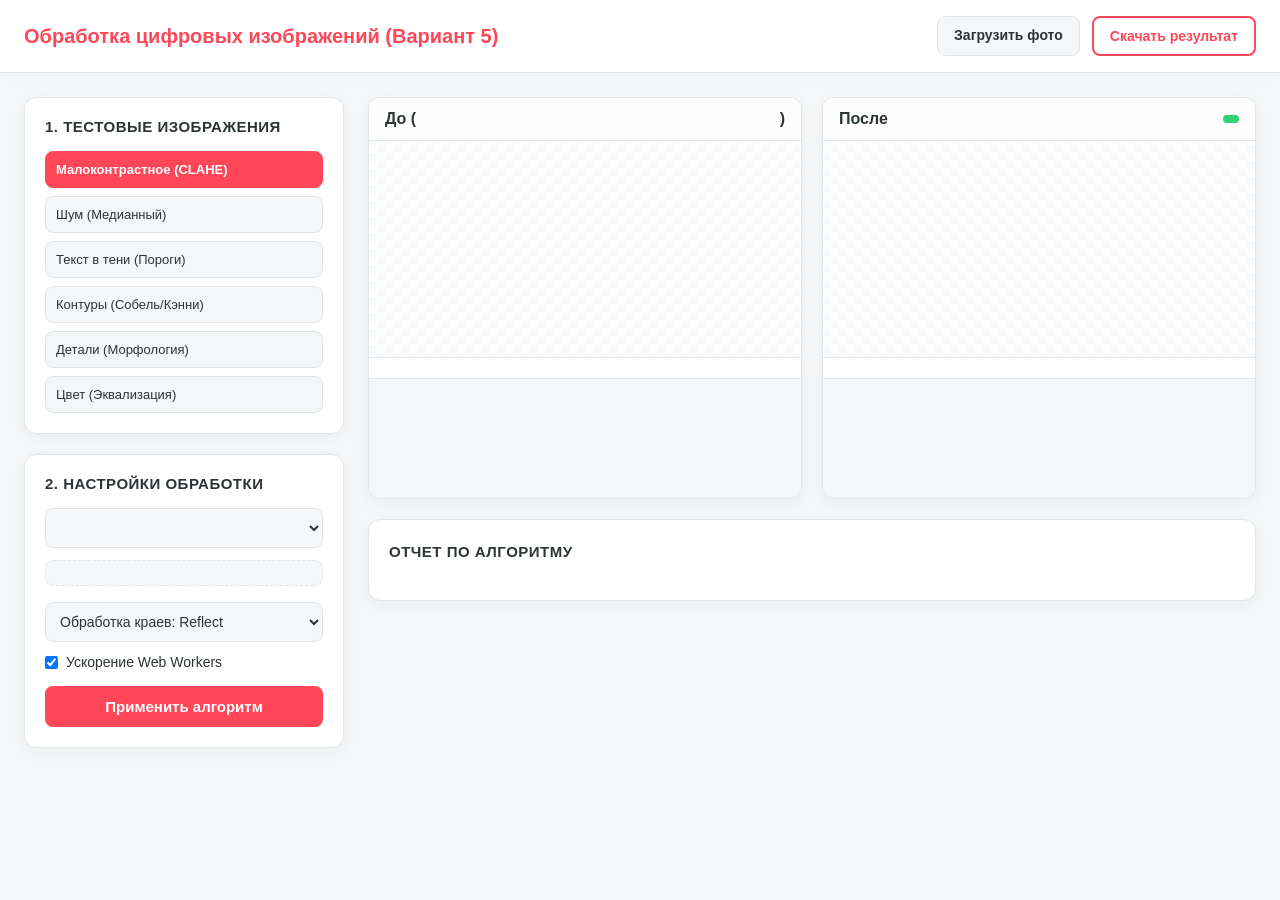
==== commit 8a29d38f: "lab3 is done" ====
--- a/index.html
+++ b/index.html
@@ -1,167 +1,83 @@
 <!DOCTYPE html>
-<html lang="ru" data-theme="light">
+<html lang="ru">
 <head>
   <meta charset="UTF-8">
   <meta name="viewport" content="width=device-width, initial-scale=1.0">
-  <title>Лабораторная работа №2 — Анализатор графических файлов</title>
+  <title>ЛР3 — Обработка изображений</title>
   <link rel="stylesheet" href="style.css">
 </head>
 <body>
-  <div class="app-wrapper">
-    <header class="hero-header">
-      <div class="hero-text">
-        <div class="hero-badge">3-Tier Architecture • Presentation / Engine / Data Layer</div>
-        <h1>Высокоскоростной анализатор графических файлов</h1>
-        <p>Побайтовый парсинг заголовков (BMP, PNG, GIF, PCX, JPG, TIFF) • Многопоточность Web Workers • Lazy Slice I/O</p>
-      </div>
-      <div class="hero-actions">
-        <button type="button" id="themeToggleBtn" class="btn btn-glass">🌙 Темная тема</button>
-      </div>
-    </header>
+  <div id="progressBar"></div>
+  
+  <header class="header">
+    <h1>Обработка цифровых изображений (Вариант 5)</h1>
+    <div class="actions">
+      <label class="btn btn-primary" for="fileInput">Загрузить фото</label>
+      <input type="file" id="fileInput" accept="image/*" hidden>
+      <button class="btn btn-outline" id="downloadBtn">Скачать результат</button>
+    </div>
+  </header>
 
-    <section class="stats-grid">
-      <div class="stat-card stat-total">
-        <div class="stat-icon">📊</div>
-        <div class="stat-content">
-          <span class="stat-label">Всего файлов</span>
-          <strong class="stat-value" id="statTotal">0</strong>
-        </div>
-      </div>
-      <div class="stat-card stat-ok">
-        <div class="stat-icon">✅</div>
-        <div class="stat-content">
-          <span class="stat-label">Валидные (OK)</span>
-          <strong class="stat-value" id="statOk">0</strong>
-        </div>
-      </div>
-      <div class="stat-card stat-warn">
-        <div class="stat-icon">⚠️</div>
-        <div class="stat-content">
-          <span class="stat-label">Подмена расширения</span>
-          <strong class="stat-value" id="statMismatch">0</strong>
-        </div>
-      </div>
-      <div class="stat-card stat-err">
-        <div class="stat-icon">❌</div>
-        <div class="stat-content">
-          <span class="stat-label">Поврежденные (Битые)</span>
-          <strong class="stat-value" id="statCorrupted">0</strong>
-        </div>
-      </div>
-      <div class="stat-card stat-threads">
-        <div class="stat-icon">⚡</div>
-        <div class="stat-content">
-          <span class="stat-label">Потоков (Workers)</span>
-          <strong class="stat-value" id="statThreads">0</strong>
-        </div>
-      </div>
-    </section>
-
-    <section class="controls-card">
-      <div class="top-workspace">
-        <div id="dropZone" class="drop-zone">
-          <div class="drop-zone-content">
-            <span class="drop-icon">📂</span>
-            <div>
-              <strong>Перетащите папку или файлы сюда</strong> или выберите источник кнопками
-              <p class="drop-hint">Оптимизировано для папок до 100 000 файлов и архивов от 2 ГБ (JPG, GIF, TIF, BMP, PNG, PCX)</p>
-            </div>
-          </div>
-          <div class="upload-buttons">
-            <button type="button" id="selectFolderBtn" class="btn btn-primary">📁 Выбрать папку</button>
-            <input type="file" id="folderInput" webkitdirectory directory multiple style="display:none;">
-            
-            <button type="button" id="selectFilesBtn" class="btn btn-secondary">🖼️ Выбрать файлы</button>
-            <input type="file" id="fileInput" multiple accept=".jpg,.jpeg,.gif,.tif,.tiff,.bmp,.png,.pcx" style="display:none;">
-            
-            <button type="button" id="exportCsvBtn" class="btn btn-accent" disabled>📥 Скачать CSV</button>
-            <button type="button" id="clearBtn" class="btn btn-danger" disabled>🗑️ Очистить</button>
-          </div>
-        </div>
-
-        <div class="quick-preview-card" id="previewBox">
-          <div class="preview-thumb" id="previewThumb">
-            <span>Кликните на строку таблицы для показа картинки</span>
-          </div>
-          <div class="preview-meta" id="previewMeta">Превью не выбрано</div>
+  <main class="container">
+    <aside class="sidebar">
+      <div class="card">
+        <h3>1. Тестовые изображения</h3>
+        <div class="preset-list" id="presetGrid">
+          <button class="preset-btn active" data-preset="lowContrast">Малоконтрастное (CLAHE)</button>
+          <button class="preset-btn" data-preset="saltPepper">Шум (Медианный)</button>
+          <button class="preset-btn" data-preset="unevenText">Текст в тени (Пороги)</button>
+          <button class="preset-btn" data-preset="edgesShapes">Контуры (Собель/Кэнни)</button>
+          <button class="preset-btn" data-preset="morphology">Детали (Морфология)</button>
+          <button class="preset-btn" data-preset="colorCast">Цвет (Эквализация)</button>
         </div>
       </div>
 
-      <div class="progress-wrapper" id="progressWrapper" style="display: none;">
-        <div class="progress-info">
-          <span id="progressText">Обработка: 0 / 0</span>
-          <span id="speedText">0 файл/сек • Время: 0.00 с</span>
+      <div class="card">
+        <h3>2. Настройки обработки</h3>
+        <select id="methodSelect" class="input-element"></select>
+        
+        <div id="dynamicControls" class="controls-area"></div>
+        
+        <select id="paddingSelect" class="input-element">
+          <option value="reflect">Обработка краев: Reflect</option>
+          <option value="clamp">Обработка краев: Clamp</option>
+        </select>
+        
+        <label class="checkbox-label">
+          <input type="checkbox" id="useWorkersCheck" checked>
+          Ускорение Web Workers
+        </label>
+        
+        <button class="btn btn-accent full-width" id="applyBtn">Применить алгоритм</button>
+      </div>
+    </aside>
+
+    <section class="workspace">
+      <div class="image-grid">
+        <div class="card view-box">
+          <div class="box-header">До (<span id="srcMeta"></span>)</div>
+          <canvas id="srcCanvas"></canvas>
+          <div class="stats" id="srcStats"></div>
+          <canvas id="srcHistCanvas" class="hist-canvas"></canvas>
         </div>
-        <div class="progress-bar-bg">
-          <div class="progress-bar-fill" id="progressBar"></div>
+
+        <div class="card view-box">
+          <div class="box-header">После <span id="perfInfo" class="badge"></span></div>
+          <canvas id="dstCanvas"></canvas>
+          <div class="stats" id="dstStats"></div>
+          <canvas id="dstHistCanvas" class="hist-canvas"></canvas>
         </div>
       </div>
 
-      <div class="filters-row">
-        <div class="search-box">
-          <span class="search-icon">🔍</span>
-          <input type="text" id="searchInput" placeholder="Поиск по имени файла, формату, сжатию или статусу..." class="search-input">
-        </div>
-        <select id="statusFilter" class="select-input">
-          <option value="all">Все статусы</option>
-          <option value="ok">✅ Только валидные</option>
-          <option value="corrupted">❌ Только поврежденные</option>
-          <option value="mismatch">⚠️ Подмена расширения</option>
-        </select>
-        <select id="formatFilter" class="select-input">
-          <option value="all">Все форматы</option>
-          <option value="JPEG">JPEG</option>
-          <option value="PNG">PNG</option>
-          <option value="BMP">BMP</option>
-          <option value="GIF">GIF</option>
-          <option value="TIFF">TIFF</option>
-          <option value="PCX">PCX</option>
-        </select>
-        <select id="pageSizeSelect" class="select-input">
-          <option value="50">По 50 строк</option>
-          <option value="100" selected>По 100 строк</option>
-          <option value="250">По 250 строк</option>
-          <option value="500">По 500 строк</option>
-        </select>
+      <div class="card report-card">
+        <h3>Отчет по алгоритму</h3>
+        <div id="reportBody"></div>
       </div>
     </section>
+  </main>
 
-    <section class="table-card">
-      <div class="table-responsive">
-        <table>
-          <thead>
-            <tr>
-              <th class="sortable" data-sort="index"># ↕</th>
-              <th class="sortable" data-sort="fileName">Имя файла ↕</th>
-              <th class="sortable" data-sort="detectedFormat">Формат ↕</th>
-              <th class="sortable" data-sort="pixels">Размер (в пикселях) ↕</th>
-              <th>Разрешение (dot/inch)</th>
-              <th class="sortable" data-sort="bitDepthNum">Глубина цвета ↕</th>
-              <th>Сжатие</th>
-              <th class="sortable" data-sort="status">Статус / Валидация ↕</th>
-            </tr>
-          </thead>
-          <tbody id="tableBody">
-            <tr>
-              <td colspan="8" class="empty-state">
-                <div class="empty-illustration">🖼️</div>
-                <div>Файлы еще не выбраны. Нажмите <strong>«Выбрать папку»</strong> или <strong>«Выбрать файлы»</strong> выше.</div>
-              </td>
-            </tr>
-          </tbody>
-        </table>
-      </div>
-
-      <div class="pagination" id="paginationControls" style="display: none;">
-        <button type="button" id="prevPageBtn" class="btn btn-sm">◀ Назад</button>
-        <span id="pageInfo">Страница 1 из 1</span>
-        <button type="button" id="nextPageBtn" class="btn btn-sm">Вперед ▶</button>
-      </div>
-    </section>
-  </div>
-
-  <script src="parsers.js"></script>
-  <script src="engine.js"></script>
+  <script src="buffer.js"></script>
+  <script src="algorithms.js"></script>
   <script src="ui.js"></script>
 </body>
 </html>
--- a/style.css
+++ b/style.css
@@ -1,35 +1,13 @@
-:root[data-theme="light"] {
-  --bg: #f1f5f9;
-  --card: #ffffff;
-  --card-alt: #f8fafc;
-  --text: #0f172a;
-  --muted: #64748b;
-  --border: #e2e8f0;
-  --row-hover: #eef2ff;
-  --primary: #4f46e5;
-  --primary-hover: #4338ca;
-  --accent: #0d9488;
-  --accent-hover: #0f766e;
-  --danger: #ef4444;
-  --danger-hover: #dc2626;
-  --shadow: 0 4px 20px -2px rgba(15, 23, 42, 0.06);
-}
-
-:root[data-theme="dark"] {
-  --bg: #0b1120;
-  --card: #1e293b;
-  --card-alt: #0f172a;
-  --text: #f8fafc;
-  --muted: #94a3b8;
-  --border: #334155;
-  --row-hover: #26354d;
-  --primary: #6366f1;
-  --primary-hover: #818cf8;
-  --accent: #14b8a6;
-  --accent-hover: #2dd4bf;
-  --danger: #f87171;
-  --danger-hover: #ef4444;
-  --shadow: 0 4px 25px -2px rgba(0, 0, 0, 0.35);
+:root {
+  --bg-page: #f4f6f8;
+  --bg-card: #ffffff;
+  --text-main: #2d3436;
+  --text-muted: #636e72;
+  --border: #dfe6e9;
+  --primary: #ff4757;       /* Яркий коралловый */
+  --primary-hover: #ff6b81;
+  --accent: #2ed573;        /* Яркий зеленый */
+  --accent-hover: #26de81;
 }
 
 * {
@@ -39,463 +17,267 @@
 }
 
 body {
-  font-family: 'Inter', 'Segoe UI', system-ui, -apple-system, sans-serif;
-  background-color: var(--bg);
-  color: var(--text);
-  line-height: 1.5;
+  font-family: "Segoe UI", Roboto, Helvetica, sans-serif;
+  background-color: var(--bg-page);
+  color: var(--text-main);
+}
+
+#progressBar {
+  height: 4px;
+  width: 0%;
+  background-color: var(--accent);
+  transition: width 0.2s ease;
+  position: fixed;
+  top: 0; left: 0; z-index: 100;
+}
+
+.header {
+  background: var(--bg-card);
+  padding: 16px 24px;
+  display: flex;
+  justify-content: space-between;
+  align-items: center;
+  border-bottom: 1px solid var(--border);
+  box-shadow: 0 2px 10px rgba(0,0,0,0.03);
+}
+
+.header h1 {
+  font-size: 20px;
+  color: var(--primary);
+}
+
+.actions {
+  display: flex;
+  gap: 12px;
+}
+
+.btn {
+  padding: 10px 16px;
+  border-radius: 8px;
+  font-size: 14px;
+  font-weight: 600;
+  cursor: pointer;
+  border: none;
+  transition: all 0.2s;
+  display: inline-block;
+}
+
+.btn-primary {
+  background: var(--bg-page);
+  color: var(--text-main);
+  border: 1px solid var(--border);
+}
+
+.btn-primary:hover {
+  background: #e2e8f0;
+}
+
+.btn-outline {
+  background: transparent;
+  color: var(--primary);
+  border: 2px solid var(--primary);
+}
+
+.btn-outline:hover {
+  background: var(--primary);
+  color: #fff;
+}
+
+.btn-accent {
+  background: var(--primary);
+  color: #fff;
+  font-size: 15px;
+  padding: 12px;
+}
+
+.btn-accent:hover {
+  background: var(--primary-hover);
+  box-shadow: 0 4px 12px rgba(255, 71, 87, 0.3);
+}
+
+.full-width {
+  width: 100%;
+}
+
+.container {
+  display: grid;
+  grid-template-columns: 320px 1fr;
+  gap: 24px;
   padding: 24px;
-  transition: background-color 0.25s, color 0.25s;
-}
-
-.app-wrapper {
-  max-width: 1480px;
+  max-width: 1600px;
   margin: 0 auto;
 }
 
-.hero-header {
-  background: linear-gradient(135deg, #4f46e5 0%, #7c3aed 50%, #0d9488 100%);
-  color: #ffffff;
-  border-radius: 16px;
-  padding: 26px 32px;
-  display: flex;
-  justify-content: space-between;
+.sidebar {
+  display: flex;
+  flex-direction: column;
+  gap: 20px;
+}
+
+.card {
+  background: var(--bg-card);
+  border-radius: 12px;
+  padding: 20px;
+  box-shadow: 0 4px 15px rgba(0,0,0,0.04);
+  border: 1px solid var(--border);
+}
+
+.card h3 {
+  font-size: 15px;
+  margin-bottom: 16px;
+  color: var(--text-main);
+  text-transform: uppercase;
+  letter-spacing: 0.5px;
+}
+
+.preset-list {
+  display: flex;
+  flex-direction: column;
+  gap: 8px;
+}
+
+.preset-btn {
+  background: var(--bg-page);
+  border: 1px solid var(--border);
+  padding: 10px;
+  border-radius: 8px;
+  text-align: left;
+  cursor: pointer;
+  color: var(--text-main);
+  font-size: 13px;
+  transition: 0.2s;
+}
+
+.preset-btn:hover {
+  border-color: var(--primary);
+}
+
+.preset-btn.active {
+  background: var(--primary);
+  color: white;
+  border-color: var(--primary);
+  font-weight: bold;
+}
+
+.input-element {
+  width: 100%;
+  padding: 10px;
+  border-radius: 8px;
+  border: 1px solid var(--border);
+  background: var(--bg-page);
+  color: var(--text-main);
+  margin-bottom: 12px;
+  font-size: 14px;
+  outline: none;
+}
+
+.input-element:focus {
+  border-color: var(--primary);
+}
+
+.controls-area {
+  background: var(--bg-page);
+  padding: 12px;
+  border-radius: 8px;
+  margin-bottom: 16px;
+  border: 1px dashed var(--border);
+}
+
+.control-group {
+  margin-bottom: 12px;
+}
+
+.control-group:last-child {
+  margin-bottom: 0;
+}
+
+.control-group label {
+  display: flex;
+  justify-content: space-between;
+  font-size: 13px;
+  margin-bottom: 6px;
+}
+
+.control-group span {
+  color: var(--primary);
+  font-weight: bold;
+}
+
+input[type="range"] {
+  width: 100%;
+  accent-color: var(--primary);
+}
+
+.checkbox-label {
+  display: flex;
   align-items: center;
+  gap: 8px;
+  font-size: 14px;
+  margin-bottom: 16px;
+  cursor: pointer;
+}
+
+.image-grid {
+  display: grid;
+  grid-template-columns: 1fr 1fr;
   gap: 20px;
   margin-bottom: 20px;
-  box-shadow: 0 10px 25px -5px rgba(79, 70, 229, 0.35);
-}
-
-.hero-badge {
-  display: inline-block;
-  background: rgba(255, 255, 255, 0.2);
-  padding: 4px 12px;
-  border-radius: 999px;
-  font-size: 0.76rem;
+}
+
+.view-box {
+  display: flex;
+  flex-direction: column;
+  padding: 0;
+  overflow: hidden;
+}
+
+.box-header {
+  padding: 12px 16px;
+  background: #fdfdfd;
+  border-bottom: 1px solid var(--border);
   font-weight: 600;
-  margin-bottom: 8px;
-}
-
-.hero-header h1 {
-  font-size: 1.75rem;
-  font-weight: 800;
-  margin-bottom: 4px;
-}
-
-.hero-header p {
-  color: rgba(255, 255, 255, 0.88);
-  font-size: 0.92rem;
-}
-
-.btn-glass {
-  background: rgba(255, 255, 255, 0.18);
-  color: #ffffff;
-  border: 1px solid rgba(255, 255, 255, 0.3);
-}
-
-.btn-glass:hover {
-  background: rgba(255, 255, 255, 0.28);
-}
-
-.stats-grid {
-  display: grid;
-  grid-template-columns: repeat(auto-fit, minmax(200px, 1fr));
-  gap: 14px;
-  margin-bottom: 20px;
-}
-
-.stat-card {
-  background: var(--card);
-  border: 1px solid var(--border);
-  border-radius: 14px;
-  padding: 15px 18px;
-  display: flex;
+  display: flex;
+  justify-content: space-between;
   align-items: center;
-  gap: 14px;
-  box-shadow: var(--shadow);
-  position: relative;
-  overflow: hidden;
-}
-
-.stat-card::before {
-  content: "";
-  position: absolute;
-  left: 0;
-  top: 0;
-  bottom: 0;
-  width: 5px;
-}
-
-.stat-total::before { background: #6366f1; }
-.stat-ok::before { background: #10b981; }
-.stat-warn::before { background: #f59e0b; }
-.stat-err::before { background: #ef4444; }
-.stat-threads::before { background: #06b6d4; }
-
-.stat-icon {
-  font-size: 1.5rem;
-  width: 44px;
-  height: 44px;
-  display: flex;
-  align-items: center;
-  justify-content: center;
-  background: var(--card-alt);
-  border-radius: 10px;
-}
-
-.stat-label {
-  display: block;
-  font-size: 0.78rem;
-  color: var(--muted);
-  font-weight: 500;
-}
-
-.stat-value {
-  font-size: 1.4rem;
-  font-weight: 800;
-}
-
-.controls-card, .table-card {
-  background: var(--card);
-  border-radius: 16px;
-  padding: 20px;
-  box-shadow: var(--shadow);
-  margin-bottom: 20px;
-  border: 1px solid var(--border);
-}
-
-.top-workspace {
-  display: grid;
-  grid-template-columns: 1fr 240px;
-  gap: 16px;
-  margin-bottom: 16px;
-}
-
-@media (max-width: 900px) {
-  .top-workspace {
-    grid-template-columns: 1fr;
-  }
-}
-
-.drop-zone {
-  border: 2px dashed var(--border);
-  background: var(--card-alt);
-  border-radius: 12px;
-  padding: 18px 22px;
-  display: flex;
-  align-items: center;
-  justify-content: space-between;
-  flex-wrap: wrap;
-  gap: 14px;
-  transition: border-color 0.2s, background 0.2s;
-}
-
-.drop-zone.dragover {
-  border-color: var(--primary);
-  background: rgba(99, 102, 241, 0.08);
-}
-
-.drop-zone-content {
-  display: flex;
-  align-items: center;
-  gap: 14px;
-}
-
-.drop-icon {
-  font-size: 2.1rem;
-}
-
-.drop-hint {
-  font-size: 0.8rem;
-  color: var(--muted);
-  margin-top: 2px;
-}
-
-.upload-buttons {
-  display: flex;
-  gap: 10px;
-  flex-wrap: wrap;
-}
-
-.quick-preview-card {
-  background: var(--card-alt);
-  border: 1px solid var(--border);
-  border-radius: 12px;
-  padding: 10px;
-  display: flex;
-  flex-direction: column;
-  align-items: center;
-  justify-content: center;
-  text-align: center;
-}
-
-.preview-thumb {
-  width: 100%;
-  height: 92px;
-  display: flex;
-  align-items: center;
-  justify-content: center;
-  overflow: hidden;
-  border-radius: 8px;
-  background: repeating-conic-gradient(rgba(148, 163, 184, 0.15) 0% 25%, transparent 0% 50%) 50% / 14px 14px;
-  font-size: 0.74rem;
-  color: var(--muted);
-  padding: 6px;
-}
-
-.preview-thumb img {
-  max-width: 100%;
-  max-height: 100%;
+}
+
+.badge {
+  background: var(--accent);
+  color: white;
+  padding: 4px 8px;
+  border-radius: 6px;
+  font-size: 12px;
+}
+
+canvas {
+  width: 100%;
+  background: repeating-conic-gradient(#f8f9fa 0% 25%, #ffffff 0% 50%) 50% / 16px 16px;
   object-fit: contain;
-}
-
-.preview-meta {
-  font-size: 0.74rem;
-  color: var(--muted);
-  margin-top: 6px;
-  max-width: 215px;
-  overflow: hidden;
-  text-overflow: ellipsis;
-  white-space: nowrap;
-}
-
-.btn {
-  display: inline-flex;
-  align-items: center;
-  justify-content: center;
-  gap: 6px;
-  padding: 9px 16px;
-  border-radius: 10px;
-  font-weight: 600;
-  font-size: 0.86rem;
-  cursor: pointer;
-  border: none;
-  transition: all 0.15s ease;
-}
-
-.btn:disabled {
-  opacity: 0.45;
-  cursor: not-allowed;
-}
-
-.btn-primary {
-  background: var(--primary);
-  color: #ffffff;
-}
-
-.btn-primary:hover:not(:disabled) {
-  background: var(--primary-hover);
-}
-
-.btn-secondary {
-  background: var(--card);
-  color: var(--text);
-  border: 1px solid var(--border);
-}
-
-.btn-secondary:hover:not(:disabled) {
-  border-color: var(--primary);
-  color: var(--primary);
-}
-
-.btn-accent {
-  background: var(--accent);
-  color: #ffffff;
-}
-
-.btn-accent:hover:not(:disabled) {
-  background: var(--accent-hover);
-}
-
-.btn-danger {
-  background: var(--danger);
-  color: #ffffff;
-}
-
-.btn-danger:hover:not(:disabled) {
-  background: var(--danger-hover);
-}
-
-.btn-sm {
-  padding: 6px 12px;
-  font-size: 0.8rem;
-  border-radius: 8px;
-  background: var(--card-alt);
-  color: var(--text);
-  border: 1px solid var(--border);
-}
-
-.filters-row {
-  display: flex;
-  gap: 12px;
-  flex-wrap: wrap;
-}
-
-.search-box {
-  flex: 1;
-  min-width: 240px;
-  position: relative;
-}
-
-.search-icon {
-  position: absolute;
-  left: 12px;
-  top: 50%;
-  transform: translateY(-50%);
-  font-size: 0.9rem;
-  pointer-events: none;
-}
-
-.search-input {
-  width: 100%;
-  padding: 9px 14px 9px 36px;
-  border: 1px solid var(--border);
-  border-radius: 10px;
-  font-size: 0.88rem;
-  background: var(--card-alt);
-  color: var(--text);
-  outline: none;
-}
-
-.select-input {
-  padding: 9px 14px;
-  border: 1px solid var(--border);
-  border-radius: 10px;
-  font-size: 0.86rem;
-  background: var(--card-alt);
-  color: var(--text);
-  cursor: pointer;
-}
-
-.progress-wrapper {
-  margin: 0 0 16px 0;
-  padding: 12px 16px;
-  background: var(--card-alt);
-  border-radius: 12px;
-  border: 1px solid var(--border);
-}
-
-.progress-info {
-  display: flex;
-  justify-content: space-between;
-  font-size: 0.84rem;
-  font-weight: 600;
-  margin-bottom: 6px;
-}
-
-.progress-bar-bg {
-  width: 100%;
-  height: 10px;
-  background: var(--border);
-  border-radius: 999px;
-  overflow: hidden;
-}
-
-.progress-bar-fill {
-  height: 100%;
-  width: 0%;
-  background: linear-gradient(90deg, #4f46e5, #06b6d4, #10b981);
-  transition: width 0.08s linear;
-}
-
-.table-responsive {
-  overflow-x: auto;
-}
-
-table {
-  width: 100%;
-  border-collapse: collapse;
-  font-size: 0.86rem;
-}
-
-th, td {
-  text-align: left;
-  padding: 11px 14px;
-  border-bottom: 1px solid var(--border);
-  white-space: nowrap;
-}
-
-th {
-  background: var(--card-alt);
-  font-weight: 700;
-  color: var(--muted);
-  font-size: 0.78rem;
-  text-transform: uppercase;
-  user-select: none;
-}
-
-th.sortable {
-  cursor: pointer;
-}
-
-th.sortable:hover {
-  color: var(--primary);
-}
-
-tbody tr {
-  cursor: pointer;
-  transition: background 0.1s;
-}
-
-tbody tr:hover {
-  background: var(--row-hover);
-}
-
-.empty-state {
-  text-align: center;
-  padding: 48px 20px !important;
-  color: var(--muted);
-}
-
-.empty-illustration {
-  font-size: 2.4rem;
-  margin-bottom: 8px;
-}
-
-.badge {
-  display: inline-flex;
-  align-items: center;
-  padding: 3px 9px;
-  border-radius: 999px;
-  font-size: 0.76rem;
-  font-weight: 700;
-}
-
-.badge-ok { background: rgba(16, 185, 129, 0.15); color: #059669; }
-.badge-warn { background: rgba(245, 158, 11, 0.18); color: #d97706; }
-.badge-err { background: rgba(239, 68, 68, 0.16); color: #dc2626; }
-
-:root[data-theme="dark"] .badge-ok { color: #34d399; }
-:root[data-theme="dark"] .badge-warn { color: #fbbf24; }
-:root[data-theme="dark"] .badge-err { color: #f87171; }
-
-.fmt-badge {
-  display: inline-block;
-  padding: 3px 8px;
-  border-radius: 6px;
-  font-size: 0.75rem;
-  font-weight: 800;
-}
-
-.fmt-JPEG { background: rgba(249, 115, 22, 0.15); color: #ea580c; }
-.fmt-PNG  { background: rgba(59, 130, 246, 0.15); color: #2563eb; }
-.fmt-BMP  { background: rgba(168, 85, 247, 0.15); color: #9333ea; }
-.fmt-GIF  { background: rgba(236, 72, 153, 0.15); color: #db2777; }
-.fmt-TIFF { background: rgba(20, 184, 166, 0.15); color: #0d9488; }
-.fmt-PCX  { background: rgba(234, 179, 8, 0.18);  color: #ca8a04; }
-.fmt-UNKNOWN { background: rgba(148, 163, 184, 0.2); color: #64748b; }
-
-:root[data-theme="dark"] .fmt-JPEG { color: #fb923c; }
-:root[data-theme="dark"] .fmt-PNG  { color: #60a5fa; }
-:root[data-theme="dark"] .fmt-BMP  { color: #c084fc; }
-:root[data-theme="dark"] .fmt-GIF  { color: #f472b6; }
-:root[data-theme="dark"] .fmt-TIFF { color: #2dd4bf; }
-:root[data-theme="dark"] .fmt-PCX  { color: #facc15; }
-
-.pagination {
-  display: flex;
-  align-items: center;
-  justify-content: space-between;
-  padding-top: 14px;
-  font-size: 0.86rem;
-  color: var(--muted);
+  max-height: 350px;
+}
+
+.hist-canvas {
+  height: 120px;
+  background: var(--bg-page);
+  border-top: 1px solid var(--border);
+}
+
+.stats {
+  display: flex;
+  justify-content: space-between;
+  padding: 10px 16px;
+  background: var(--bg-card);
+  font-size: 12px;
+  color: var(--text-muted);
+  border-top: 1px solid var(--border);
+}
+
+.report-card {
+  line-height: 1.6;
+  font-size: 14px;
+}
+
+@media (max-width: 1024px) {
+  .container { grid-template-columns: 1fr; }
+  .image-grid { grid-template-columns: 1fr; }
 }
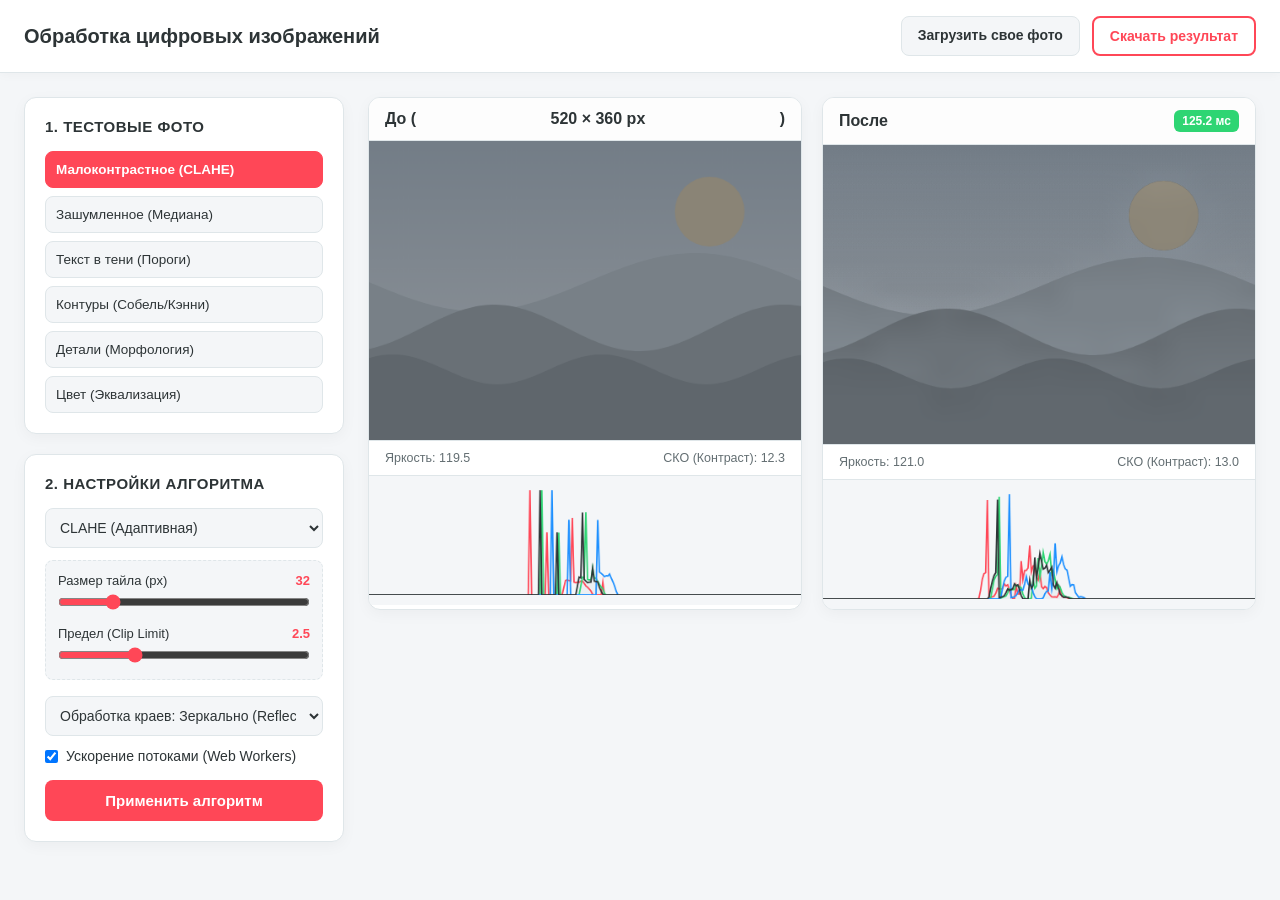
==== commit b29e7355: "lab3 final" ====
--- a/index.html
+++ b/index.html
@@ -3,16 +3,16 @@
 <head>
   <meta charset="UTF-8">
   <meta name="viewport" content="width=device-width, initial-scale=1.0">
-  <title>ЛР3 — Обработка изображений</title>
+  <title>Обработка изображений</title>
   <link rel="stylesheet" href="style.css">
 </head>
 <body>
   <div id="progressBar"></div>
   
   <header class="header">
-    <h1>Обработка цифровых изображений (Вариант 5)</h1>
+    <h1>Обработка цифровых изображений</h1>
     <div class="actions">
-      <label class="btn btn-primary" for="fileInput">Загрузить фото</label>
+      <label class="btn btn-primary" for="fileInput">Загрузить свое фото</label>
       <input type="file" id="fileInput" accept="image/*" hidden>
       <button class="btn btn-outline" id="downloadBtn">Скачать результат</button>
     </div>
@@ -21,10 +21,10 @@
   <main class="container">
     <aside class="sidebar">
       <div class="card">
-        <h3>1. Тестовые изображения</h3>
+        <h3>1. Тестовые фото</h3>
         <div class="preset-list" id="presetGrid">
           <button class="preset-btn active" data-preset="lowContrast">Малоконтрастное (CLAHE)</button>
-          <button class="preset-btn" data-preset="saltPepper">Шум (Медианный)</button>
+          <button class="preset-btn" data-preset="saltPepper">Зашумленное (Медиана)</button>
           <button class="preset-btn" data-preset="unevenText">Текст в тени (Пороги)</button>
           <button class="preset-btn" data-preset="edgesShapes">Контуры (Собель/Кэнни)</button>
           <button class="preset-btn" data-preset="morphology">Детали (Морфология)</button>
@@ -33,19 +33,19 @@
       </div>
 
       <div class="card">
-        <h3>2. Настройки обработки</h3>
+        <h3>2. Настройки алгоритма</h3>
         <select id="methodSelect" class="input-element"></select>
         
         <div id="dynamicControls" class="controls-area"></div>
         
         <select id="paddingSelect" class="input-element">
-          <option value="reflect">Обработка краев: Reflect</option>
-          <option value="clamp">Обработка краев: Clamp</option>
+          <option value="reflect">Обработка краев: Зеркально (Reflect)</option>
+          <option value="clamp">Обработка краев: Дублирование (Clamp)</option>
         </select>
         
         <label class="checkbox-label">
           <input type="checkbox" id="useWorkersCheck" checked>
-          Ускорение Web Workers
+          Ускорение потоками (Web Workers)
         </label>
         
         <button class="btn btn-accent full-width" id="applyBtn">Применить алгоритм</button>
@@ -68,11 +68,6 @@
           <canvas id="dstHistCanvas" class="hist-canvas"></canvas>
         </div>
       </div>
-
-      <div class="card report-card">
-        <h3>Отчет по алгоритму</h3>
-        <div id="reportBody"></div>
-      </div>
     </section>
   </main>
 
--- a/style.css
+++ b/style.css
@@ -4,17 +4,13 @@
   --text-main: #2d3436;
   --text-muted: #636e72;
   --border: #dfe6e9;
-  --primary: #ff4757;       /* Яркий коралловый */
+  --primary: #ff4757;       /* Яркий кораллово-красный акцент */
   --primary-hover: #ff6b81;
-  --accent: #2ed573;        /* Яркий зеленый */
+  --accent: #2ed573;        /* Яркий зеленый акцент */
   --accent-hover: #26de81;
 }
 
-* {
-  box-sizing: border-box;
-  margin: 0;
-  padding: 0;
-}
+* { box-sizing: border-box; margin: 0; padding: 0; }
 
 body {
   font-family: "Segoe UI", Roboto, Helvetica, sans-serif;
@@ -23,10 +19,10 @@
 }
 
 #progressBar {
-  height: 4px;
+  height: 5px;
   width: 0%;
   background-color: var(--accent);
-  transition: width 0.2s ease;
+  transition: width 0.15s ease;
   position: fixed;
   top: 0; left: 0; z-index: 100;
 }
@@ -41,15 +37,9 @@
   box-shadow: 0 2px 10px rgba(0,0,0,0.03);
 }
 
-.header h1 {
-  font-size: 20px;
-  color: var(--primary);
-}
-
-.actions {
-  display: flex;
-  gap: 12px;
-}
+.header h1 { font-size: 20px; color: var(--text-main); }
+
+.actions { display: flex; gap: 12px; }
 
 .btn {
   padding: 10px 16px;
@@ -59,7 +49,6 @@
   cursor: pointer;
   border: none;
   transition: all 0.2s;
-  display: inline-block;
 }
 
 .btn-primary {
@@ -67,21 +56,14 @@
   color: var(--text-main);
   border: 1px solid var(--border);
 }
-
-.btn-primary:hover {
-  background: #e2e8f0;
-}
+.btn-primary:hover { background: #e2e8f0; }
 
 .btn-outline {
   background: transparent;
   color: var(--primary);
   border: 2px solid var(--primary);
 }
-
-.btn-outline:hover {
-  background: var(--primary);
-  color: #fff;
-}
+.btn-outline:hover { background: var(--primary); color: #fff; }
 
 .btn-accent {
   background: var(--primary);
@@ -89,15 +71,12 @@
   font-size: 15px;
   padding: 12px;
 }
-
 .btn-accent:hover {
   background: var(--primary-hover);
   box-shadow: 0 4px 12px rgba(255, 71, 87, 0.3);
 }
 
-.full-width {
-  width: 100%;
-}
+.full-width { width: 100%; }
 
 .container {
   display: grid;
@@ -108,11 +87,7 @@
   margin: 0 auto;
 }
 
-.sidebar {
-  display: flex;
-  flex-direction: column;
-  gap: 20px;
-}
+.sidebar { display: flex; flex-direction: column; gap: 20px; }
 
 .card {
   background: var(--bg-card);
@@ -130,11 +105,7 @@
   letter-spacing: 0.5px;
 }
 
-.preset-list {
-  display: flex;
-  flex-direction: column;
-  gap: 8px;
-}
+.preset-list { display: flex; flex-direction: column; gap: 8px; }
 
 .preset-btn {
   background: var(--bg-page);
@@ -144,14 +115,10 @@
   text-align: left;
   cursor: pointer;
   color: var(--text-main);
-  font-size: 13px;
+  font-size: 13.5px;
   transition: 0.2s;
 }
-
-.preset-btn:hover {
-  border-color: var(--primary);
-}
-
+.preset-btn:hover { border-color: var(--primary); }
 .preset-btn.active {
   background: var(--primary);
   color: white;
@@ -170,10 +137,7 @@
   font-size: 14px;
   outline: none;
 }
-
-.input-element:focus {
-  border-color: var(--primary);
-}
+.input-element:focus { border-color: var(--primary); }
 
 .controls-area {
   background: var(--bg-page);
@@ -183,30 +147,17 @@
   border: 1px dashed var(--border);
 }
 
-.control-group {
-  margin-bottom: 12px;
-}
-
-.control-group:last-child {
-  margin-bottom: 0;
-}
-
+.control-group { margin-bottom: 12px; }
+.control-group:last-child { margin-bottom: 0; }
 .control-group label {
   display: flex;
   justify-content: space-between;
   font-size: 13px;
   margin-bottom: 6px;
 }
-
-.control-group span {
-  color: var(--primary);
-  font-weight: bold;
-}
-
-input[type="range"] {
-  width: 100%;
-  accent-color: var(--primary);
-}
+.control-group span { color: var(--primary); font-weight: bold; }
+
+input[type="range"] { width: 100%; accent-color: var(--primary); cursor: pointer;}
 
 .checkbox-label {
   display: flex;
@@ -217,19 +168,9 @@
   cursor: pointer;
 }
 
-.image-grid {
-  display: grid;
-  grid-template-columns: 1fr 1fr;
-  gap: 20px;
-  margin-bottom: 20px;
-}
-
-.view-box {
-  display: flex;
-  flex-direction: column;
-  padding: 0;
-  overflow: hidden;
-}
+.image-grid { display: grid; grid-template-columns: 1fr 1fr; gap: 20px; }
+
+.view-box { display: flex; flex-direction: column; padding: 0; overflow: hidden; }
 
 .box-header {
   padding: 12px 16px;
@@ -253,28 +194,19 @@
   width: 100%;
   background: repeating-conic-gradient(#f8f9fa 0% 25%, #ffffff 0% 50%) 50% / 16px 16px;
   object-fit: contain;
-  max-height: 350px;
-}
-
-.hist-canvas {
-  height: 120px;
-  background: var(--bg-page);
-  border-top: 1px solid var(--border);
-}
+  max-height: 400px;
+}
+
+.hist-canvas { height: 130px; background: var(--bg-page); border-top: 1px solid var(--border); }
 
 .stats {
   display: flex;
   justify-content: space-between;
   padding: 10px 16px;
   background: var(--bg-card);
-  font-size: 12px;
+  font-size: 12.5px;
   color: var(--text-muted);
   border-top: 1px solid var(--border);
-}
-
-.report-card {
-  line-height: 1.6;
-  font-size: 14px;
 }
 
 @media (max-width: 1024px) {
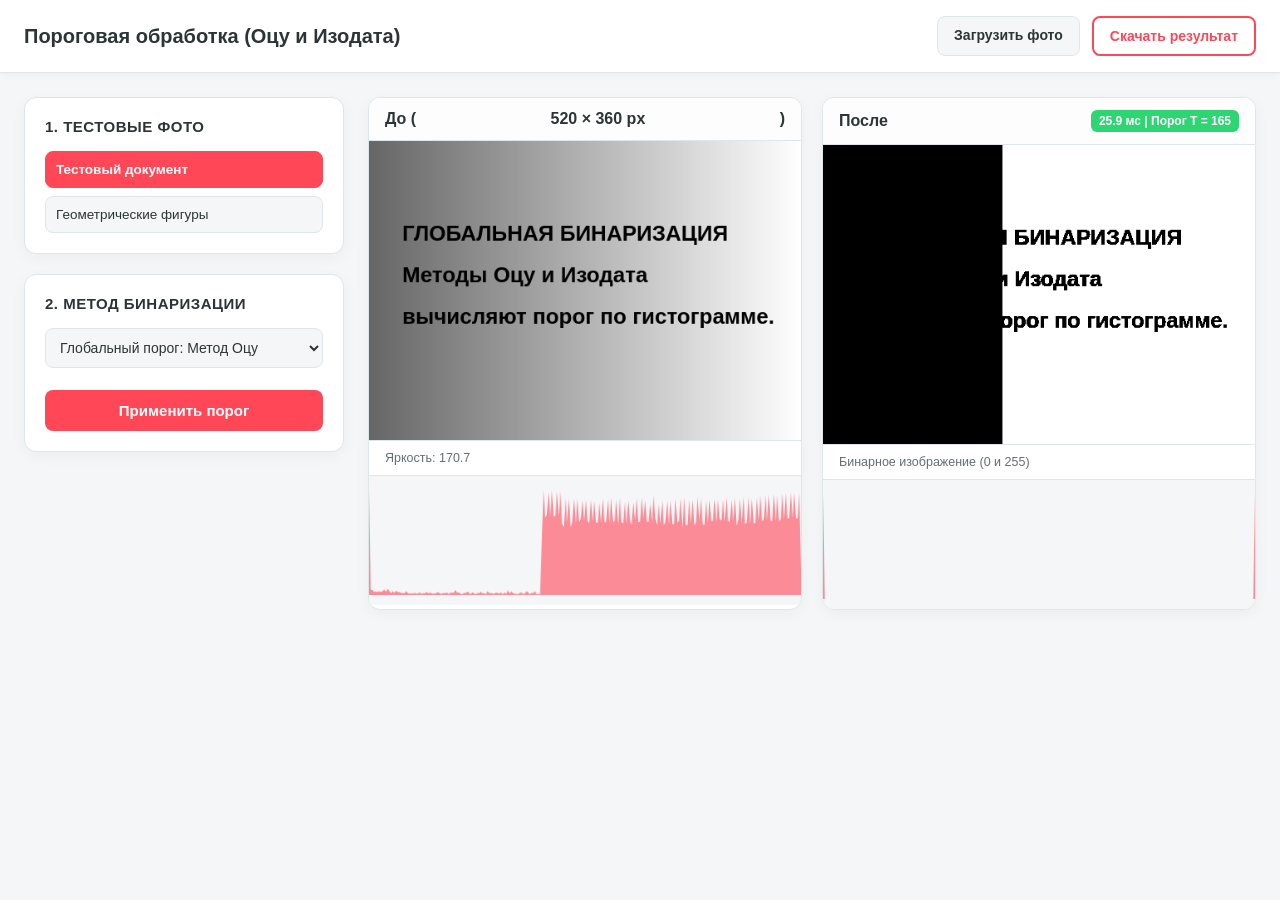
==== commit 05657b26: "lab3 f1nal" ====
--- a/index.html
+++ b/index.html
@@ -3,16 +3,16 @@
 <head>
   <meta charset="UTF-8">
   <meta name="viewport" content="width=device-width, initial-scale=1.0">
-  <title>Обработка изображений</title>
+  <title>ЛР3 — Пороговая обработка</title>
   <link rel="stylesheet" href="style.css">
 </head>
 <body>
   <div id="progressBar"></div>
   
   <header class="header">
-    <h1>Обработка цифровых изображений</h1>
+    <h1>Пороговая обработка (Оцу и Изодата)</h1>
     <div class="actions">
-      <label class="btn btn-primary" for="fileInput">Загрузить свое фото</label>
+      <label class="btn btn-primary" for="fileInput">Загрузить фото</label>
       <input type="file" id="fileInput" accept="image/*" hidden>
       <button class="btn btn-outline" id="downloadBtn">Скачать результат</button>
     </div>
@@ -23,32 +23,19 @@
       <div class="card">
         <h3>1. Тестовые фото</h3>
         <div class="preset-list" id="presetGrid">
-          <button class="preset-btn active" data-preset="lowContrast">Малоконтрастное (CLAHE)</button>
-          <button class="preset-btn" data-preset="saltPepper">Зашумленное (Медиана)</button>
-          <button class="preset-btn" data-preset="unevenText">Текст в тени (Пороги)</button>
-          <button class="preset-btn" data-preset="edgesShapes">Контуры (Собель/Кэнни)</button>
-          <button class="preset-btn" data-preset="morphology">Детали (Морфология)</button>
-          <button class="preset-btn" data-preset="colorCast">Цвет (Эквализация)</button>
+          <button class="preset-btn active" data-preset="document">Тестовый документ</button>
+          <button class="preset-btn" data-preset="shapes">Геометрические фигуры</button>
         </div>
       </div>
 
       <div class="card">
-        <h3>2. Настройки алгоритма</h3>
-        <select id="methodSelect" class="input-element"></select>
-        
-        <div id="dynamicControls" class="controls-area"></div>
-        
-        <select id="paddingSelect" class="input-element">
-          <option value="reflect">Обработка краев: Зеркально (Reflect)</option>
-          <option value="clamp">Обработка краев: Дублирование (Clamp)</option>
+        <h3>2. Метод бинаризации</h3>
+        <select id="methodSelect" class="input-element">
+          <option value="otsu">Глобальный порог: Метод Оцу</option>
+          <option value="isodata">Глобальный порог: Метод Изодата</option>
         </select>
         
-        <label class="checkbox-label">
-          <input type="checkbox" id="useWorkersCheck" checked>
-          Ускорение потоками (Web Workers)
-        </label>
-        
-        <button class="btn btn-accent full-width" id="applyBtn">Применить алгоритм</button>
+        <button class="btn btn-accent full-width" id="applyBtn" style="margin-top: 10px;">Применить порог</button>
       </div>
     </aside>
 
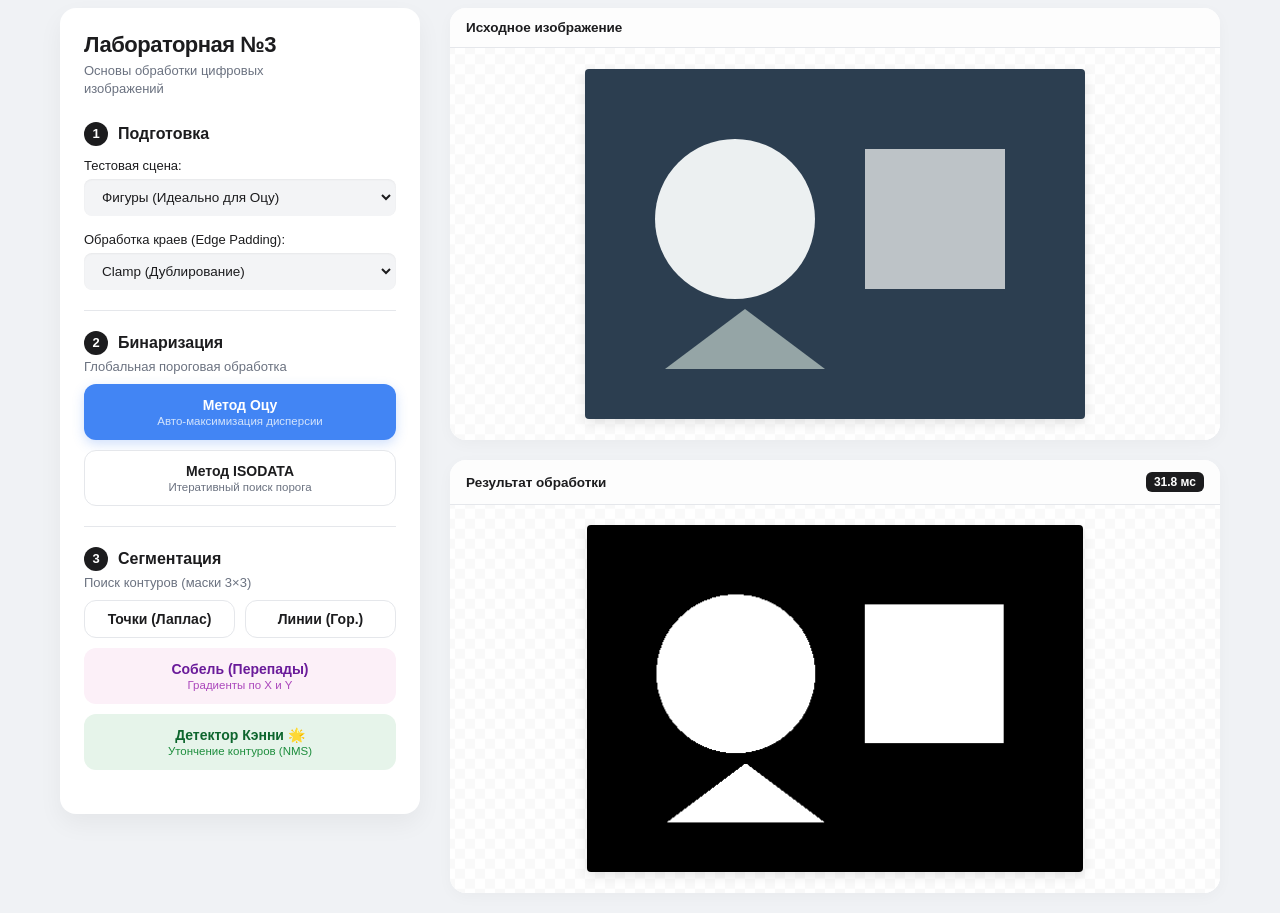
==== commit 7944bf35: "lab3 final" ====
--- a/index.html
+++ b/index.html
@@ -3,60 +3,103 @@
 <head>
   <meta charset="UTF-8">
   <meta name="viewport" content="width=device-width, initial-scale=1.0">
-  <title>ЛР3 — Пороговая обработка</title>
+  <title>Лабораторная №3</title>
   <link rel="stylesheet" href="style.css">
 </head>
 <body>
-  <div id="progressBar"></div>
-  
-  <header class="header">
-    <h1>Пороговая обработка (Оцу и Изодата)</h1>
-    <div class="actions">
-      <label class="btn btn-primary" for="fileInput">Загрузить фото</label>
-      <input type="file" id="fileInput" accept="image/*" hidden>
-      <button class="btn btn-outline" id="downloadBtn">Скачать результат</button>
-    </div>
-  </header>
+  <div class="layout">
+    <aside class="sidebar">
+      <div class="app-card">
+        <div class="app-header">
+          <h2>Лабораторная №3</h2>
+        </div>
+        <p class="app-subtitle">Основы обработки цифровых<br>изображений</p>
 
-  <main class="container">
-    <aside class="sidebar">
-      <div class="card">
-        <h3>1. Тестовые фото</h3>
-        <div class="preset-list" id="presetGrid">
-          <button class="preset-btn active" data-preset="document">Тестовый документ</button>
-          <button class="preset-btn" data-preset="shapes">Геометрические фигуры</button>
+        <div class="section">
+          <h3 class="section-title"><span class="num-icon">1</span> Подготовка</h3>
+          
+          <div class="control-group">
+            <label>Тестовая сцена:</label>
+            <div class="select-wrapper">
+              <select id="presetSelect" class="custom-select">
+                <option value="shapes">Фигуры (Идеально для Оцу)</option>
+                <option value="document">Документ (Для ISODATA)</option>
+                <option value="photo">Фотография (Собель / Кэнни)</option>
+              </select>
+            </div>
+          </div>
+
+          <div class="control-group">
+            <label>Обработка краев (Edge Padding):</label>
+            <div class="select-wrapper">
+              <select id="paddingSelect" class="custom-select">
+                <option value="clamp">Clamp (Дублирование)</option>
+                <option value="reflect">Reflect (Отражение)</option>
+              </select>
+            </div>
+          </div>
         </div>
-      </div>
 
-      <div class="card">
-        <h3>2. Метод бинаризации</h3>
-        <select id="methodSelect" class="input-element">
-          <option value="otsu">Глобальный порог: Метод Оцу</option>
-          <option value="isodata">Глобальный порог: Метод Изодата</option>
-        </select>
-        
-        <button class="btn btn-accent full-width" id="applyBtn" style="margin-top: 10px;">Применить порог</button>
+        <hr class="divider">
+
+        <div class="section">
+          <h3 class="section-title"><span class="num-icon">2</span> Бинаризация</h3>
+          <p class="section-desc">Глобальная пороговая обработка</p>
+          
+          <div class="button-stack">
+            <button class="method-btn active" data-method="otsu" data-theme="blue">
+              <span class="btn-title">Метод Оцу</span>
+              <span class="btn-subtitle">Авто-максимизация дисперсии</span>
+            </button>
+            
+            <button class="method-btn" data-method="isodata" data-theme="blue">
+              <span class="btn-title">Метод ISODATA</span>
+              <span class="btn-subtitle">Итеративный поиск порога</span>
+            </button>
+          </div>
+        </div>
+
+        <hr class="divider">
+
+        <div class="section">
+          <h3 class="section-title"><span class="num-icon">3</span> Сегментация</h3>
+          <p class="section-desc">Поиск контуров (маски 3×3)</p>
+          
+          <div class="grid-2">
+            <button class="method-btn small" data-method="points" data-theme="gray">
+              <span class="btn-title">Точки (Лаплас)</span>
+            </button>
+            <button class="method-btn small" data-method="lines" data-theme="gray">
+              <span class="btn-title">Линии (Гор.)</span>
+            </button>
+          </div>
+          
+          <div class="button-stack mt-8">
+            <button class="method-btn" data-method="sobel" data-theme="pink">
+              <span class="btn-title">Собель (Перепады)</span>
+              <span class="btn-subtitle">Градиенты по X и Y</span>
+            </button>
+            
+            <button class="method-btn" data-method="canny" data-theme="green">
+              <span class="btn-title">Детектор Кэнни 🌟</span>
+              <span class="btn-subtitle">Утончение контуров (NMS)</span>
+            </button>
+          </div>
+        </div>
       </div>
     </aside>
 
-    <section class="workspace">
-      <div class="image-grid">
-        <div class="card view-box">
-          <div class="box-header">До (<span id="srcMeta"></span>)</div>
-          <canvas id="srcCanvas"></canvas>
-          <div class="stats" id="srcStats"></div>
-          <canvas id="srcHistCanvas" class="hist-canvas"></canvas>
-        </div>
-
-        <div class="card view-box">
-          <div class="box-header">После <span id="perfInfo" class="badge"></span></div>
-          <canvas id="dstCanvas"></canvas>
-          <div class="stats" id="dstStats"></div>
-          <canvas id="dstHistCanvas" class="hist-canvas"></canvas>
-        </div>
+    <main class="workspace">
+      <div class="view-panel">
+        <div class="view-header">Исходное изображение</div>
+        <div class="canvas-wrap"><canvas id="srcCanvas"></canvas></div>
       </div>
-    </section>
-  </main>
+      <div class="view-panel">
+        <div class="view-header">Результат обработки <span class="badge-time" id="perfInfo">0 мс</span></div>
+        <div class="canvas-wrap"><canvas id="dstCanvas"></canvas></div>
+      </div>
+    </main>
+  </div>
 
   <script src="buffer.js"></script>
   <script src="algorithms.js"></script>
--- a/style.css
+++ b/style.css
@@ -1,215 +1,258 @@
 :root {
-  --bg-page: #f4f6f8;
+  --bg-main: #f0f2f5;
   --bg-card: #ffffff;
-  --text-main: #2d3436;
-  --text-muted: #636e72;
-  --border: #dfe6e9;
-  --primary: #ff4757;       /* Яркий кораллово-красный акцент */
-  --primary-hover: #ff6b81;
-  --accent: #2ed573;        /* Яркий зеленый акцент */
-  --accent-hover: #26de81;
+  --text-dark: #1c1c1e;
+  --text-gray: #6b7280;
+  --border-light: #f3f4f6;
+  --border-line: #e5e7eb;
+  
+  --blue-bg: #4285f4;
+  --blue-text: #ffffff;
+  --blue-sub: #d2e3fc;
+  
+  --pink-bg: #fcf0f8;
+  --pink-text: #6a1b9a;
+  --pink-sub: #ab47bc;
+  
+  --green-bg: #e6f4ea;
+  --green-text: #0d652d;
+  --green-sub: #1e8e3e;
 }
 
 * { box-sizing: border-box; margin: 0; padding: 0; }
 
 body {
-  font-family: "Segoe UI", Roboto, Helvetica, sans-serif;
-  background-color: var(--bg-page);
-  color: var(--text-main);
-}
-
-#progressBar {
-  height: 5px;
-  width: 0%;
-  background-color: var(--accent);
-  transition: width 0.15s ease;
-  position: fixed;
-  top: 0; left: 0; z-index: 100;
-}
-
-.header {
+  font-family: -apple-system, BlinkMacSystemFont, "Segoe UI", Roboto, Helvetica, Arial, sans-serif;
+  background-color: var(--bg-main);
+  color: var(--text-dark);
+  height: 100vh;
+  display: flex;
+  justify-content: center;
+  align-items: center;
+}
+
+.layout {
+  display: flex;
+  gap: 30px;
+  width: 100%;
+  max-width: 1200px;
+  padding: 20px;
+}
+
+.sidebar {
+  width: 360px;
+  flex-shrink: 0;
+}
+
+.app-card {
   background: var(--bg-card);
-  padding: 16px 24px;
-  display: flex;
-  justify-content: space-between;
-  align-items: center;
-  border-bottom: 1px solid var(--border);
-  box-shadow: 0 2px 10px rgba(0,0,0,0.03);
-}
-
-.header h1 { font-size: 20px; color: var(--text-main); }
-
-.actions { display: flex; gap: 12px; }
-
-.btn {
-  padding: 10px 16px;
+  border-radius: 16px;
+  padding: 24px;
+  box-shadow: 0 10px 25px rgba(0,0,0,0.05);
+}
+
+.app-header {
+  display: flex;
+  align-items: center;
+  margin-bottom: 4px;
+}
+
+.app-header h2 {
+  font-size: 22px;
+  font-weight: 800;
+  letter-spacing: -0.5px;
+}
+
+.app-subtitle {
+  font-size: 13px;
+  color: var(--text-gray);
+  line-height: 1.4;
+  margin-bottom: 24px;
+}
+
+.section { margin-bottom: 20px; }
+
+.section-title {
+  display: flex;
+  align-items: center;
+  gap: 10px;
+  font-size: 16px;
+  font-weight: 700;
+  margin-bottom: 12px;
+}
+
+.num-icon {
+  background: #1c1c1e;
+  color: #fff;
+  width: 24px;
+  height: 24px;
+  border-radius: 50%;
+  display: flex;
+  align-items: center;
+  justify-content: center;
+  font-size: 13px;
+}
+
+.section-desc {
+  font-size: 13px;
+  color: var(--text-gray);
+  margin-bottom: 10px;
+  margin-top: -8px;
+}
+
+.control-group { margin-bottom: 16px; }
+.control-group label {
+  display: block;
+  font-size: 13px;
+  color: var(--text-dark);
+  margin-bottom: 6px;
+}
+
+.select-wrapper {
+  background: #f3f4f6;
   border-radius: 8px;
-  font-size: 14px;
-  font-weight: 600;
+  padding: 2px;
+  box-shadow: inset 0 1px 2px rgba(0,0,0,0.05);
+}
+
+.custom-select {
+  width: 100%;
+  border: none;
+  background: transparent;
+  padding: 8px 12px;
+  font-size: 13.5px;
+  color: var(--text-dark);
+  outline: none;
   cursor: pointer;
+  appearance: auto;
+}
+
+.divider {
   border: none;
-  transition: all 0.2s;
-}
-
-.btn-primary {
-  background: var(--bg-page);
-  color: var(--text-main);
-  border: 1px solid var(--border);
-}
-.btn-primary:hover { background: #e2e8f0; }
-
-.btn-outline {
-  background: transparent;
-  color: var(--primary);
-  border: 2px solid var(--primary);
-}
-.btn-outline:hover { background: var(--primary); color: #fff; }
-
-.btn-accent {
-  background: var(--primary);
-  color: #fff;
-  font-size: 15px;
+  border-top: 1px solid var(--border-line);
+  margin: 20px 0;
+}
+
+.button-stack {
+  display: flex;
+  flex-direction: column;
+  gap: 10px;
+}
+
+.grid-2 {
+  display: grid;
+  grid-template-columns: 1fr 1fr;
+  gap: 10px;
+}
+
+.mt-8 { margin-top: 10px; }
+
+.method-btn {
+  display: flex;
+  flex-direction: column;
+  align-items: center;
+  justify-content: center;
+  width: 100%;
   padding: 12px;
-}
-.btn-accent:hover {
-  background: var(--primary-hover);
-  box-shadow: 0 4px 12px rgba(255, 71, 87, 0.3);
-}
-
-.full-width { width: 100%; }
-
-.container {
-  display: grid;
-  grid-template-columns: 320px 1fr;
-  gap: 24px;
-  padding: 24px;
-  max-width: 1600px;
-  margin: 0 auto;
-}
-
-.sidebar { display: flex; flex-direction: column; gap: 20px; }
-
-.card {
+  border-radius: 12px;
+  border: 1px solid var(--border-line);
+  cursor: pointer;
+  transition: all 0.15s ease;
+  background: #ffffff;
+  color: var(--text-dark);
+}
+
+.method-btn.small { padding: 10px; }
+.btn-title { font-size: 14px; font-weight: 700; }
+.btn-subtitle { font-size: 11.5px; margin-top: 2px; font-weight: 500; color: var(--text-gray); }
+
+.method-btn:not(.active):hover { background: #f9fafb; }
+
+.method-btn[data-theme="gray"].active {
+  background: #e5e7eb;
+  border-color: #d1d5db;
+}
+
+.method-btn[data-theme="blue"].active {
+  background: var(--blue-bg);
+  color: var(--blue-text);
+  border-color: transparent;
+  box-shadow: 0 4px 12px rgba(66, 133, 244, 0.25);
+}
+.method-btn[data-theme="blue"].active .btn-subtitle { color: var(--blue-sub); }
+
+.method-btn[data-theme="pink"] {
+  background: var(--pink-bg);
+  color: var(--pink-text);
+  border-color: transparent;
+}
+.method-btn[data-theme="pink"] .btn-subtitle { color: var(--pink-sub); }
+.method-btn[data-theme="pink"].active {
+  box-shadow: 0 4px 12px rgba(171, 71, 188, 0.25);
+  filter: brightness(0.95);
+}
+
+.method-btn[data-theme="green"] {
+  background: var(--green-bg);
+  color: var(--green-text);
+  border-color: transparent;
+}
+.method-btn[data-theme="green"] .btn-subtitle { color: var(--green-sub); }
+.method-btn[data-theme="green"].active {
+  box-shadow: 0 4px 12px rgba(30, 142, 62, 0.25);
+  filter: brightness(0.95);
+}
+
+.workspace {
+  display: flex;
+  flex-direction: column;
+  gap: 20px;
+  flex-grow: 1;
+}
+
+.view-panel {
   background: var(--bg-card);
-  border-radius: 12px;
-  padding: 20px;
-  box-shadow: 0 4px 15px rgba(0,0,0,0.04);
-  border: 1px solid var(--border);
-}
-
-.card h3 {
-  font-size: 15px;
-  margin-bottom: 16px;
-  color: var(--text-main);
-  text-transform: uppercase;
-  letter-spacing: 0.5px;
-}
-
-.preset-list { display: flex; flex-direction: column; gap: 8px; }
-
-.preset-btn {
-  background: var(--bg-page);
-  border: 1px solid var(--border);
-  padding: 10px;
-  border-radius: 8px;
-  text-align: left;
-  cursor: pointer;
-  color: var(--text-main);
-  font-size: 13.5px;
-  transition: 0.2s;
-}
-.preset-btn:hover { border-color: var(--primary); }
-.preset-btn.active {
-  background: var(--primary);
-  color: white;
-  border-color: var(--primary);
-  font-weight: bold;
-}
-
-.input-element {
-  width: 100%;
-  padding: 10px;
-  border-radius: 8px;
-  border: 1px solid var(--border);
-  background: var(--bg-page);
-  color: var(--text-main);
-  margin-bottom: 12px;
-  font-size: 14px;
-  outline: none;
-}
-.input-element:focus { border-color: var(--primary); }
-
-.controls-area {
-  background: var(--bg-page);
-  padding: 12px;
-  border-radius: 8px;
-  margin-bottom: 16px;
-  border: 1px dashed var(--border);
-}
-
-.control-group { margin-bottom: 12px; }
-.control-group:last-child { margin-bottom: 0; }
-.control-group label {
-  display: flex;
-  justify-content: space-between;
-  font-size: 13px;
-  margin-bottom: 6px;
-}
-.control-group span { color: var(--primary); font-weight: bold; }
-
-input[type="range"] { width: 100%; accent-color: var(--primary); cursor: pointer;}
-
-.checkbox-label {
-  display: flex;
-  align-items: center;
-  gap: 8px;
-  font-size: 14px;
-  margin-bottom: 16px;
-  cursor: pointer;
-}
-
-.image-grid { display: grid; grid-template-columns: 1fr 1fr; gap: 20px; }
-
-.view-box { display: flex; flex-direction: column; padding: 0; overflow: hidden; }
-
-.box-header {
+  border-radius: 16px;
+  overflow: hidden;
+  box-shadow: 0 4px 15px rgba(0,0,0,0.03);
+  display: flex;
+  flex-direction: column;
+  flex: 1;
+}
+
+.view-header {
   padding: 12px 16px;
   background: #fdfdfd;
-  border-bottom: 1px solid var(--border);
+  border-bottom: 1px solid var(--border-line);
   font-weight: 600;
+  font-size: 13.5px;
   display: flex;
   justify-content: space-between;
   align-items: center;
 }
 
-.badge {
-  background: var(--accent);
+.badge-time {
+  background: #1c1c1e;
   color: white;
-  padding: 4px 8px;
+  padding: 3px 8px;
   border-radius: 6px;
   font-size: 12px;
 }
 
+.canvas-wrap {
+  flex: 1;
+  display: flex;
+  align-items: center;
+  justify-content: center;
+  background: repeating-conic-gradient(#f9f9f9 0% 25%, #ffffff 0% 50%) 50% / 20px 20px;
+  padding: 20px;
+  min-height: 280px;
+}
+
 canvas {
-  width: 100%;
-  background: repeating-conic-gradient(#f8f9fa 0% 25%, #ffffff 0% 50%) 50% / 16px 16px;
+  max-width: 100%;
+  max-height: 100%;
   object-fit: contain;
-  max-height: 400px;
-}
-
-.hist-canvas { height: 130px; background: var(--bg-page); border-top: 1px solid var(--border); }
-
-.stats {
-  display: flex;
-  justify-content: space-between;
-  padding: 10px 16px;
-  background: var(--bg-card);
-  font-size: 12.5px;
-  color: var(--text-muted);
-  border-top: 1px solid var(--border);
-}
-
-@media (max-width: 1024px) {
-  .container { grid-template-columns: 1fr; }
-  .image-grid { grid-template-columns: 1fr; }
+  box-shadow: 0 4px 12px rgba(0,0,0,0.1);
+  border-radius: 4px;
 }
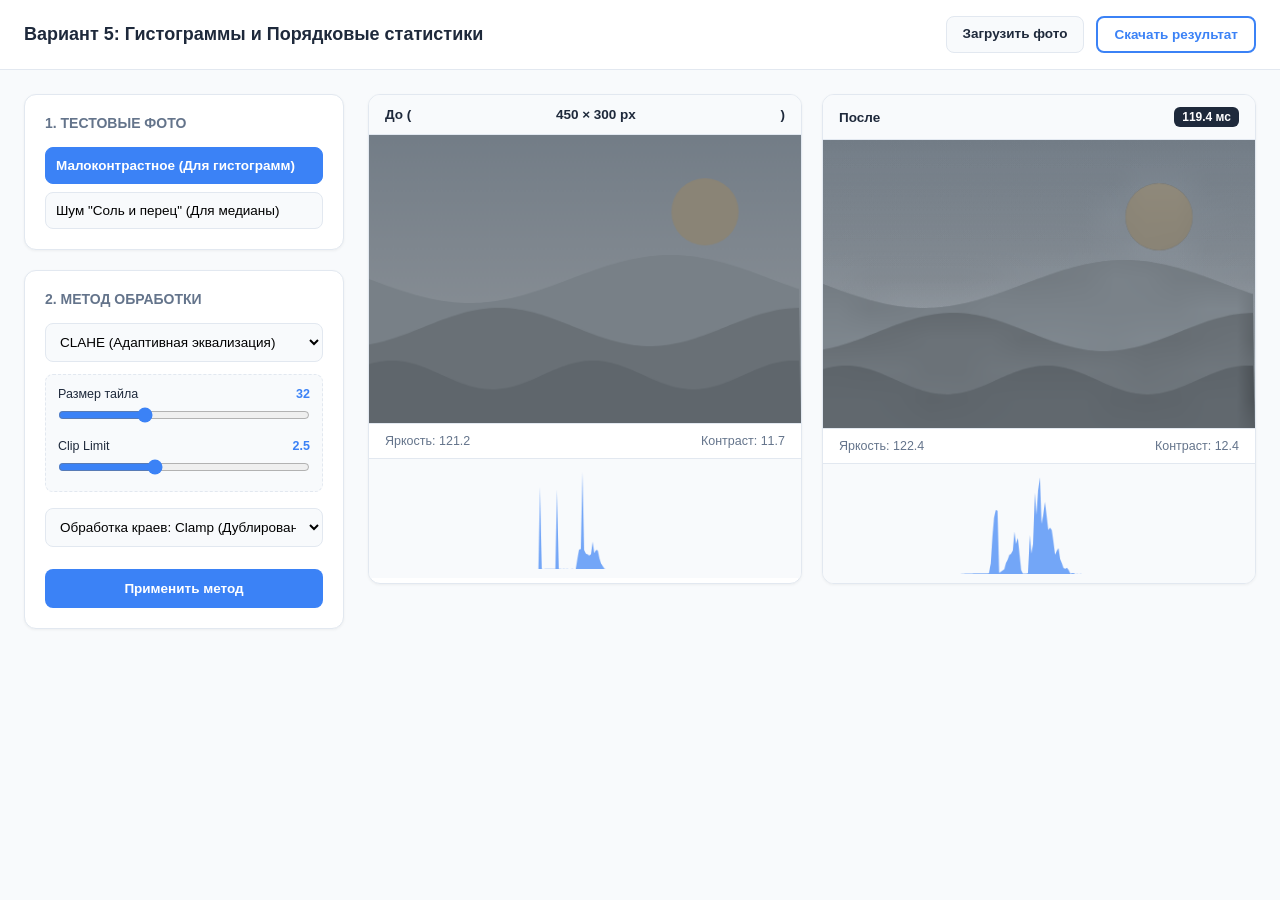
==== commit 071443ad: "lab3 var5" ====
--- a/index.html
+++ b/index.html
@@ -3,103 +3,76 @@
 <head>
   <meta charset="UTF-8">
   <meta name="viewport" content="width=device-width, initial-scale=1.0">
-  <title>Лабораторная №3</title>
+  <title>ЛР3 — Вариант 5</title>
   <link rel="stylesheet" href="style.css">
 </head>
 <body>
-  <div class="layout">
+  <div id="progressBar"></div>
+  
+  <header class="header">
+    <h1>Вариант 5: Гистограммы и Порядковые статистики</h1>
+    <div class="actions">
+      <label class="btn btn-primary" for="fileInput">Загрузить фото</label>
+      <input type="file" id="fileInput" accept="image/*" hidden>
+      <button class="btn btn-outline" id="downloadBtn">Скачать результат</button>
+    </div>
+  </header>
+
+  <main class="container">
     <aside class="sidebar">
-      <div class="app-card">
-        <div class="app-header">
-          <h2>Лабораторная №3</h2>
+      <div class="card">
+        <h3>1. Тестовые фото</h3>
+        <div class="preset-list" id="presetGrid">
+          <button class="preset-btn active" data-preset="lowContrast">Малоконтрастное (Для гистограмм)</button>
+          <button class="preset-btn" data-preset="saltPepper">Шум "Соль и перец" (Для медианы)</button>
         </div>
-        <p class="app-subtitle">Основы обработки цифровых<br>изображений</p>
+      </div>
 
-        <div class="section">
-          <h3 class="section-title"><span class="num-icon">1</span> Подготовка</h3>
-          
-          <div class="control-group">
-            <label>Тестовая сцена:</label>
-            <div class="select-wrapper">
-              <select id="presetSelect" class="custom-select">
-                <option value="shapes">Фигуры (Идеально для Оцу)</option>
-                <option value="document">Документ (Для ISODATA)</option>
-                <option value="photo">Фотография (Собель / Кэнни)</option>
-              </select>
-            </div>
-          </div>
+      <div class="card">
+        <h3>2. Метод обработки</h3>
+        <select id="methodSelect" class="input-element">
+          <optgroup label="Гистограммы и Контраст (Строка 1)">
+            <option value="linear">Линейное контрастирование</option>
+            <option value="eqRGB">Эквализация (RGB)</option>
+            <option value="eqHSV">Эквализация (HSV - только яркость)</option>
+            <option value="clahe">CLAHE (Адаптивная эквализация)</option>
+          </optgroup>
+          <optgroup label="Порядковые статистики (Столбец 5)">
+            <option value="median">Медианный фильтр (Шум)</option>
+            <option value="min">Фильтр минимума (Эрозия)</option>
+            <option value="max">Фильтр максимума (Дилатация)</option>
+          </optgroup>
+        </select>
 
-          <div class="control-group">
-            <label>Обработка краев (Edge Padding):</label>
-            <div class="select-wrapper">
-              <select id="paddingSelect" class="custom-select">
-                <option value="clamp">Clamp (Дублирование)</option>
-                <option value="reflect">Reflect (Отражение)</option>
-              </select>
-            </div>
-          </div>
-        </div>
-
-        <hr class="divider">
-
-        <div class="section">
-          <h3 class="section-title"><span class="num-icon">2</span> Бинаризация</h3>
-          <p class="section-desc">Глобальная пороговая обработка</p>
-          
-          <div class="button-stack">
-            <button class="method-btn active" data-method="otsu" data-theme="blue">
-              <span class="btn-title">Метод Оцу</span>
-              <span class="btn-subtitle">Авто-максимизация дисперсии</span>
-            </button>
-            
-            <button class="method-btn" data-method="isodata" data-theme="blue">
-              <span class="btn-title">Метод ISODATA</span>
-              <span class="btn-subtitle">Итеративный поиск порога</span>
-            </button>
-          </div>
-        </div>
-
-        <hr class="divider">
-
-        <div class="section">
-          <h3 class="section-title"><span class="num-icon">3</span> Сегментация</h3>
-          <p class="section-desc">Поиск контуров (маски 3×3)</p>
-          
-          <div class="grid-2">
-            <button class="method-btn small" data-method="points" data-theme="gray">
-              <span class="btn-title">Точки (Лаплас)</span>
-            </button>
-            <button class="method-btn small" data-method="lines" data-theme="gray">
-              <span class="btn-title">Линии (Гор.)</span>
-            </button>
-          </div>
-          
-          <div class="button-stack mt-8">
-            <button class="method-btn" data-method="sobel" data-theme="pink">
-              <span class="btn-title">Собель (Перепады)</span>
-              <span class="btn-subtitle">Градиенты по X и Y</span>
-            </button>
-            
-            <button class="method-btn" data-method="canny" data-theme="green">
-              <span class="btn-title">Детектор Кэнни 🌟</span>
-              <span class="btn-subtitle">Утончение контуров (NMS)</span>
-            </button>
-          </div>
-        </div>
+        <div id="dynamicControls" class="controls-area"></div>
+        
+        <select id="paddingSelect" class="input-element">
+          <option value="clamp">Обработка краев: Clamp (Дублирование)</option>
+          <option value="reflect">Обработка краев: Reflect (Отражение)</option>
+        </select>
+        
+        <button class="btn btn-accent full-width" id="applyBtn" style="margin-top: 10px;">Применить метод</button>
       </div>
     </aside>
 
-    <main class="workspace">
-      <div class="view-panel">
-        <div class="view-header">Исходное изображение</div>
-        <div class="canvas-wrap"><canvas id="srcCanvas"></canvas></div>
+    <section class="workspace">
+      <div class="image-grid">
+        <div class="card view-box">
+          <div class="box-header">До (<span id="srcMeta"></span>)</div>
+          <canvas id="srcCanvas"></canvas>
+          <div class="stats" id="srcStats"></div>
+          <canvas id="srcHistCanvas" class="hist-canvas"></canvas>
+        </div>
+
+        <div class="card view-box">
+          <div class="box-header">После <span id="perfInfo" class="badge"></span></div>
+          <canvas id="dstCanvas"></canvas>
+          <div class="stats" id="dstStats"></div>
+          <canvas id="dstHistCanvas" class="hist-canvas"></canvas>
+        </div>
       </div>
-      <div class="view-panel">
-        <div class="view-header">Результат обработки <span class="badge-time" id="perfInfo">0 мс</span></div>
-        <div class="canvas-wrap"><canvas id="dstCanvas"></canvas></div>
-      </div>
-    </main>
-  </div>
+    </section>
+  </main>
 
   <script src="buffer.js"></script>
   <script src="algorithms.js"></script>
--- a/style.css
+++ b/style.css
@@ -1,229 +1,131 @@
 :root {
-  --bg-main: #f0f2f5;
+  --bg-page: #f8fafc;
   --bg-card: #ffffff;
-  --text-dark: #1c1c1e;
-  --text-gray: #6b7280;
-  --border-light: #f3f4f6;
-  --border-line: #e5e7eb;
-  
-  --blue-bg: #4285f4;
-  --blue-text: #ffffff;
-  --blue-sub: #d2e3fc;
-  
-  --pink-bg: #fcf0f8;
-  --pink-text: #6a1b9a;
-  --pink-sub: #ab47bc;
-  
-  --green-bg: #e6f4ea;
-  --green-text: #0d652d;
-  --green-sub: #1e8e3e;
+  --text-main: #1e293b;
+  --text-muted: #64748b;
+  --border: #e2e8f0;
+  --primary: #3b82f6;
+  --primary-hover: #2563eb;
+  --accent: #10b981;
 }
 
 * { box-sizing: border-box; margin: 0; padding: 0; }
 
 body {
-  font-family: -apple-system, BlinkMacSystemFont, "Segoe UI", Roboto, Helvetica, Arial, sans-serif;
-  background-color: var(--bg-main);
-  color: var(--text-dark);
-  height: 100vh;
-  display: flex;
-  justify-content: center;
-  align-items: center;
+  font-family: -apple-system, BlinkMacSystemFont, "Segoe UI", Roboto, sans-serif;
+  background-color: var(--bg-page);
+  color: var(--text-main);
 }
 
-.layout {
-  display: flex;
-  gap: 30px;
-  width: 100%;
-  max-width: 1200px;
-  padding: 20px;
+#progressBar {
+  height: 4px;
+  width: 0%;
+  background-color: var(--accent);
+  transition: width 0.2s ease;
+  position: fixed;
+  top: 0; left: 0; z-index: 100;
 }
 
-.sidebar {
-  width: 360px;
-  flex-shrink: 0;
+.header {
+  background: var(--bg-card);
+  padding: 16px 24px;
+  display: flex;
+  justify-content: space-between;
+  align-items: center;
+  border-bottom: 1px solid var(--border);
 }
 
-.app-card {
-  background: var(--bg-card);
-  border-radius: 16px;
-  padding: 24px;
-  box-shadow: 0 10px 25px rgba(0,0,0,0.05);
+.header h1 { font-size: 18px; font-weight: 700; color: var(--text-main); }
+
+.actions { display: flex; gap: 12px; }
+
+.btn {
+  padding: 9px 16px;
+  border-radius: 8px;
+  font-size: 13.5px;
+  font-weight: 600;
+  cursor: pointer;
+  border: none;
+  transition: 0.2s;
 }
 
-.app-header {
-  display: flex;
-  align-items: center;
-  margin-bottom: 4px;
+.btn-primary { background: var(--bg-page); color: var(--text-main); border: 1px solid var(--border); }
+.btn-primary:hover { background: #e2e8f0; }
+
+.btn-outline { background: transparent; color: var(--primary); border: 2px solid var(--primary); }
+.btn-outline:hover { background: var(--primary); color: #fff; }
+
+.btn-accent { background: var(--primary); color: #fff; padding: 12px; }
+.btn-accent:hover { background: var(--primary-hover); }
+.full-width { width: 100%; }
+
+.container {
+  display: grid;
+  grid-template-columns: 320px 1fr;
+  gap: 24px;
+  padding: 24px;
+  max-width: 1400px;
+  margin: 0 auto;
 }
 
-.app-header h2 {
-  font-size: 22px;
-  font-weight: 800;
-  letter-spacing: -0.5px;
+.sidebar { display: flex; flex-direction: column; gap: 20px; }
+
+.card {
+  background: var(--bg-card);
+  border-radius: 12px;
+  padding: 20px;
+  border: 1px solid var(--border);
+  box-shadow: 0 1px 3px rgba(0,0,0,0.05);
 }
 
-.app-subtitle {
-  font-size: 13px;
-  color: var(--text-gray);
-  line-height: 1.4;
-  margin-bottom: 24px;
+.card h3 { font-size: 14px; margin-bottom: 16px; text-transform: uppercase; color: var(--text-muted); }
+
+.preset-list { display: flex; flex-direction: column; gap: 8px; }
+.preset-btn {
+  background: var(--bg-page);
+  border: 1px solid var(--border);
+  padding: 10px;
+  border-radius: 8px;
+  text-align: left;
+  cursor: pointer;
+  font-size: 13.5px;
+  transition: 0.2s;
 }
+.preset-btn:hover { border-color: var(--primary); }
+.preset-btn.active { background: var(--primary); color: white; border-color: var(--primary); font-weight: 600; }
 
-.section { margin-bottom: 20px; }
+.input-element {
+  width: 100%;
+  padding: 10px;
+  border-radius: 8px;
+  border: 1px solid var(--border);
+  background: var(--bg-page);
+  margin-bottom: 12px;
+  font-size: 13.5px;
+  outline: none;
+}
+.input-element:focus { border-color: var(--primary); }
 
-.section-title {
-  display: flex;
-  align-items: center;
-  gap: 10px;
-  font-size: 16px;
-  font-weight: 700;
-  margin-bottom: 12px;
+.controls-area {
+  background: var(--bg-page);
+  padding: 12px;
+  border-radius: 8px;
+  margin-bottom: 16px;
+  border: 1px dashed var(--border);
 }
+.control-group { margin-bottom: 12px; }
+.control-group:last-child { margin-bottom: 0; }
+.control-group label { display: flex; justify-content: space-between; font-size: 12.5px; margin-bottom: 6px; }
+.control-group span { color: var(--primary); font-weight: bold; }
+input[type="range"] { width: 100%; accent-color: var(--primary); cursor: pointer; }
 
-.num-icon {
-  background: #1c1c1e;
-  color: #fff;
-  width: 24px;
-  height: 24px;
-  border-radius: 50%;
-  display: flex;
-  align-items: center;
-  justify-content: center;
-  font-size: 13px;
-}
+.image-grid { display: grid; grid-template-columns: 1fr 1fr; gap: 20px; }
+.view-box { display: flex; flex-direction: column; padding: 0; overflow: hidden; }
 
-.section-desc {
-  font-size: 13px;
-  color: var(--text-gray);
-  margin-bottom: 10px;
-  margin-top: -8px;
-}
-
-.control-group { margin-bottom: 16px; }
-.control-group label {
-  display: block;
-  font-size: 13px;
-  color: var(--text-dark);
-  margin-bottom: 6px;
-}
-
-.select-wrapper {
-  background: #f3f4f6;
-  border-radius: 8px;
-  padding: 2px;
-  box-shadow: inset 0 1px 2px rgba(0,0,0,0.05);
-}
-
-.custom-select {
-  width: 100%;
-  border: none;
-  background: transparent;
-  padding: 8px 12px;
-  font-size: 13.5px;
-  color: var(--text-dark);
-  outline: none;
-  cursor: pointer;
-  appearance: auto;
-}
-
-.divider {
-  border: none;
-  border-top: 1px solid var(--border-line);
-  margin: 20px 0;
-}
-
-.button-stack {
-  display: flex;
-  flex-direction: column;
-  gap: 10px;
-}
-
-.grid-2 {
-  display: grid;
-  grid-template-columns: 1fr 1fr;
-  gap: 10px;
-}
-
-.mt-8 { margin-top: 10px; }
-
-.method-btn {
-  display: flex;
-  flex-direction: column;
-  align-items: center;
-  justify-content: center;
-  width: 100%;
-  padding: 12px;
-  border-radius: 12px;
-  border: 1px solid var(--border-line);
-  cursor: pointer;
-  transition: all 0.15s ease;
-  background: #ffffff;
-  color: var(--text-dark);
-}
-
-.method-btn.small { padding: 10px; }
-.btn-title { font-size: 14px; font-weight: 700; }
-.btn-subtitle { font-size: 11.5px; margin-top: 2px; font-weight: 500; color: var(--text-gray); }
-
-.method-btn:not(.active):hover { background: #f9fafb; }
-
-.method-btn[data-theme="gray"].active {
-  background: #e5e7eb;
-  border-color: #d1d5db;
-}
-
-.method-btn[data-theme="blue"].active {
-  background: var(--blue-bg);
-  color: var(--blue-text);
-  border-color: transparent;
-  box-shadow: 0 4px 12px rgba(66, 133, 244, 0.25);
-}
-.method-btn[data-theme="blue"].active .btn-subtitle { color: var(--blue-sub); }
-
-.method-btn[data-theme="pink"] {
-  background: var(--pink-bg);
-  color: var(--pink-text);
-  border-color: transparent;
-}
-.method-btn[data-theme="pink"] .btn-subtitle { color: var(--pink-sub); }
-.method-btn[data-theme="pink"].active {
-  box-shadow: 0 4px 12px rgba(171, 71, 188, 0.25);
-  filter: brightness(0.95);
-}
-
-.method-btn[data-theme="green"] {
-  background: var(--green-bg);
-  color: var(--green-text);
-  border-color: transparent;
-}
-.method-btn[data-theme="green"] .btn-subtitle { color: var(--green-sub); }
-.method-btn[data-theme="green"].active {
-  box-shadow: 0 4px 12px rgba(30, 142, 62, 0.25);
-  filter: brightness(0.95);
-}
-
-.workspace {
-  display: flex;
-  flex-direction: column;
-  gap: 20px;
-  flex-grow: 1;
-}
-
-.view-panel {
-  background: var(--bg-card);
-  border-radius: 16px;
-  overflow: hidden;
-  box-shadow: 0 4px 15px rgba(0,0,0,0.03);
-  display: flex;
-  flex-direction: column;
-  flex: 1;
-}
-
-.view-header {
+.box-header {
   padding: 12px 16px;
-  background: #fdfdfd;
-  border-bottom: 1px solid var(--border-line);
+  background: #f8fafc;
+  border-bottom: 1px solid var(--border);
   font-weight: 600;
   font-size: 13.5px;
   display: flex;
@@ -231,28 +133,28 @@
   align-items: center;
 }
 
-.badge-time {
-  background: #1c1c1e;
-  color: white;
-  padding: 3px 8px;
-  border-radius: 6px;
-  font-size: 12px;
+.badge { background: var(--text-main); color: white; padding: 3px 8px; border-radius: 6px; font-size: 12px; }
+
+canvas {
+  width: 100%;
+  background: repeating-conic-gradient(#f1f5f9 0% 25%, #ffffff 0% 50%) 50% / 16px 16px;
+  object-fit: contain;
+  max-height: 400px;
 }
 
-.canvas-wrap {
-  flex: 1;
+.hist-canvas { height: 120px; background: var(--bg-page); border-top: 1px solid var(--border); }
+
+.stats {
   display: flex;
-  align-items: center;
-  justify-content: center;
-  background: repeating-conic-gradient(#f9f9f9 0% 25%, #ffffff 0% 50%) 50% / 20px 20px;
-  padding: 20px;
-  min-height: 280px;
+  justify-content: space-between;
+  padding: 10px 16px;
+  background: var(--bg-card);
+  font-size: 12.5px;
+  color: var(--text-muted);
+  border-top: 1px solid var(--border);
 }
 
-canvas {
-  max-width: 100%;
-  max-height: 100%;
-  object-fit: contain;
-  box-shadow: 0 4px 12px rgba(0,0,0,0.1);
-  border-radius: 4px;
+@media (max-width: 1024px) {
+  .container { grid-template-columns: 1fr; }
+  .image-grid { grid-template-columns: 1fr; }
 }
